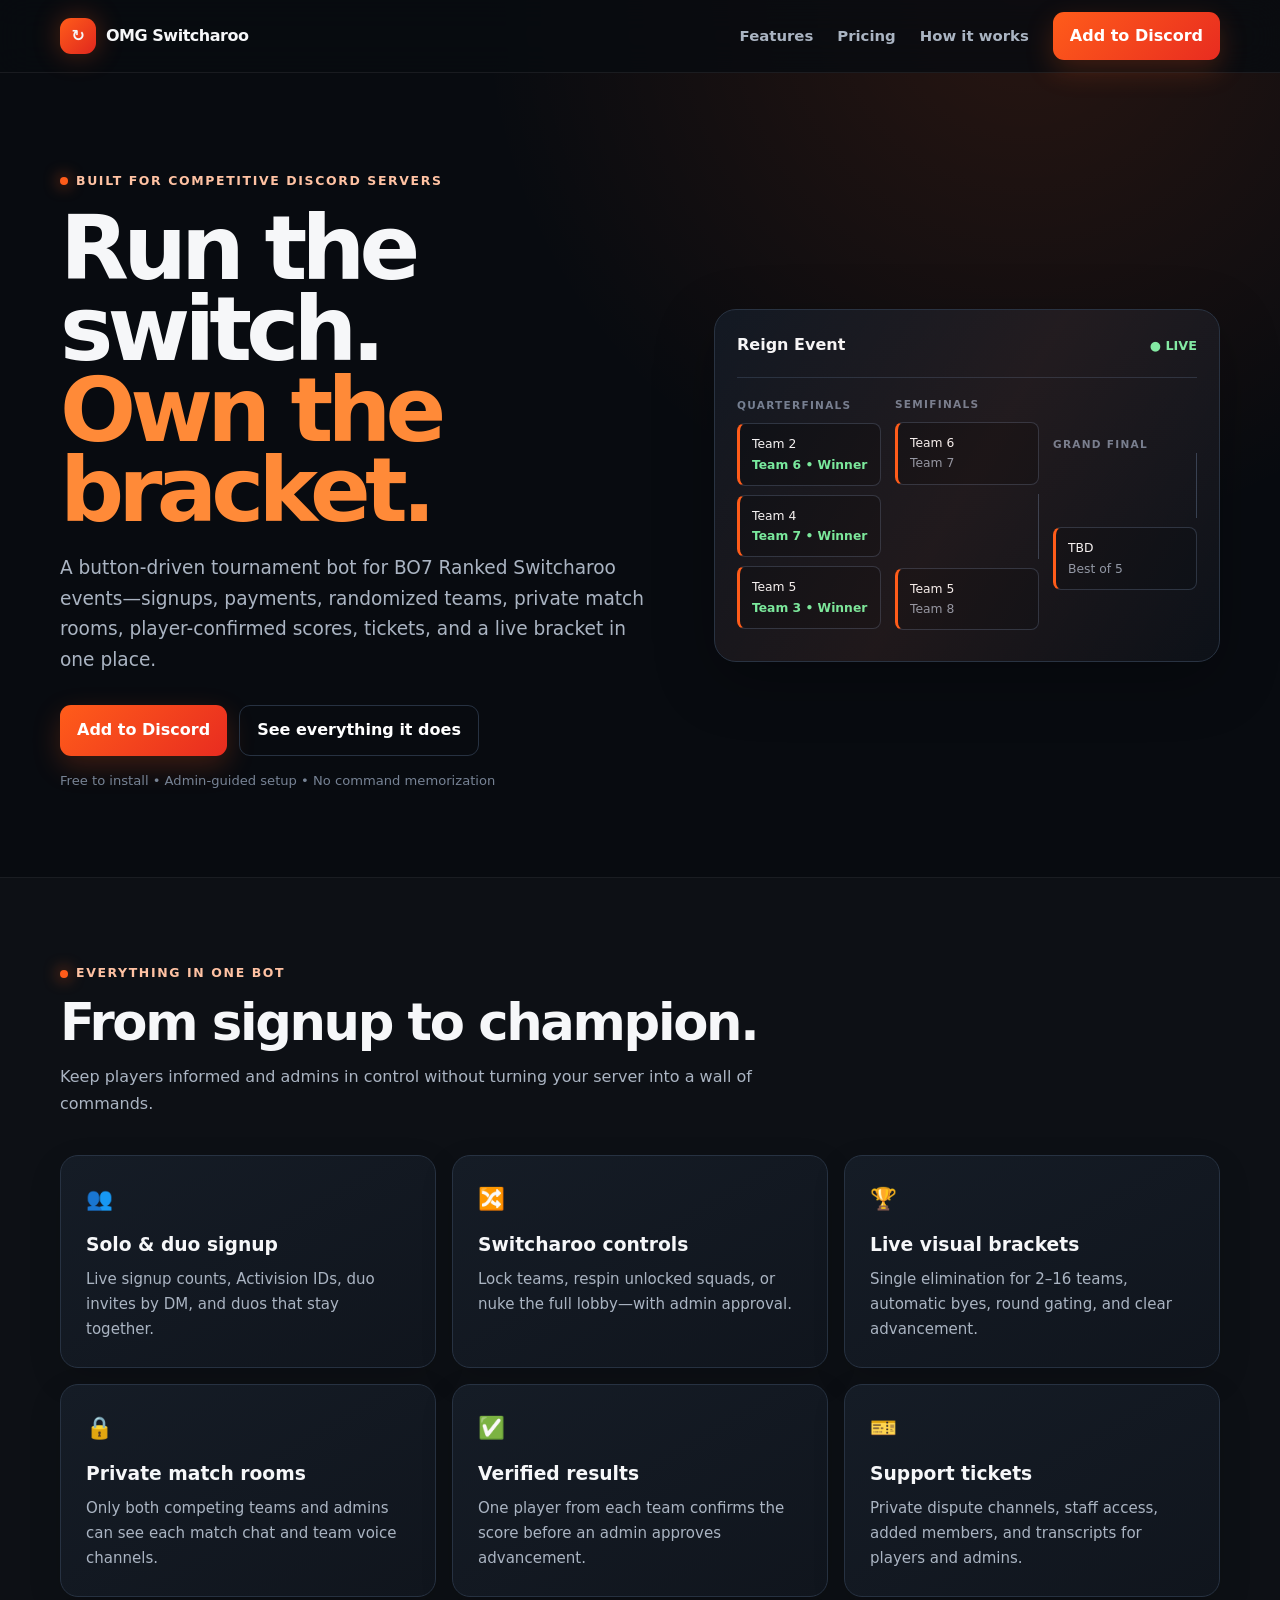
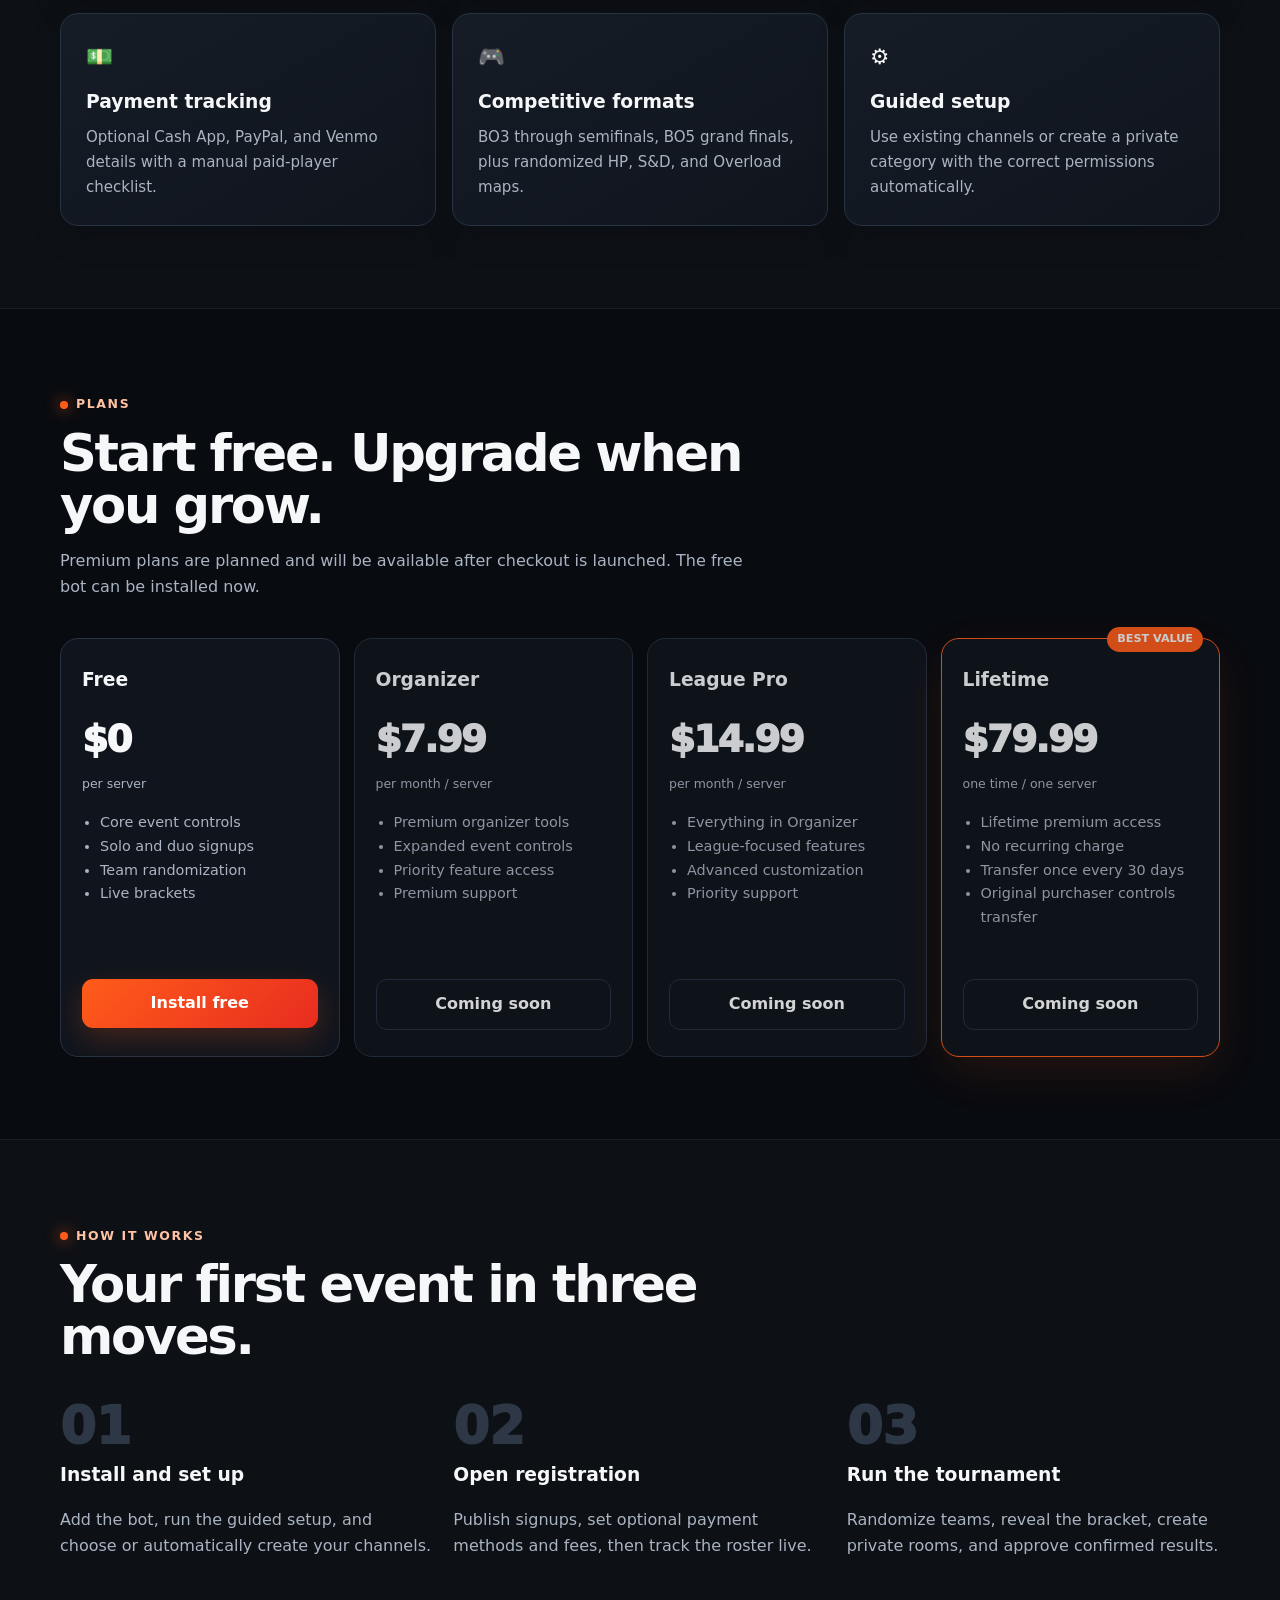
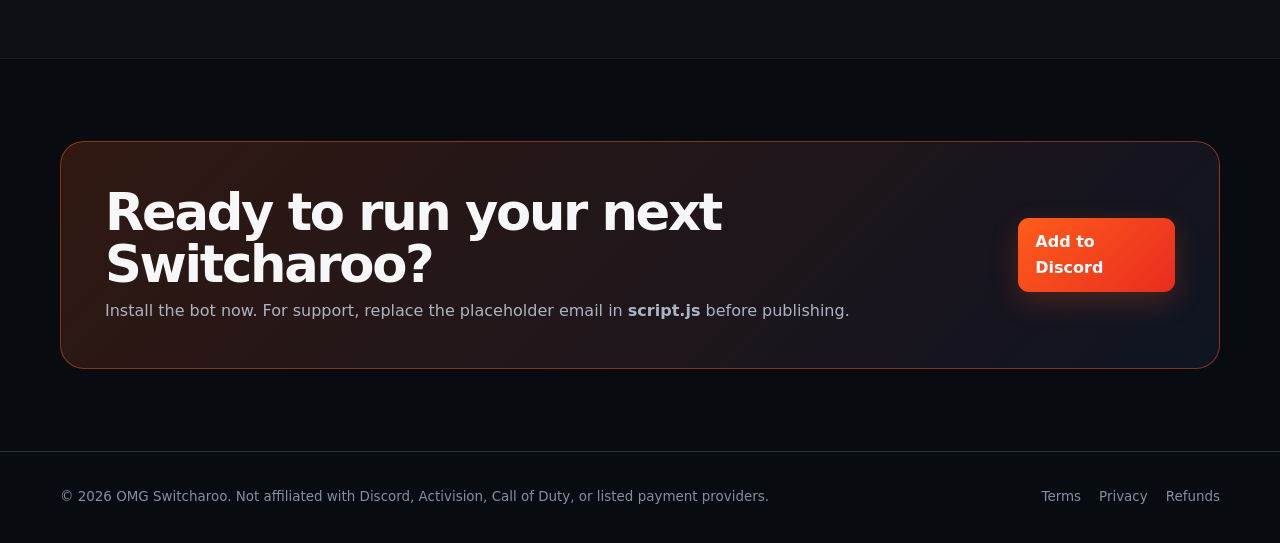
==== index.html @ 0e7606cf "website" ====
<!doctype html><html lang="en"><head><meta charset="utf-8"><meta name="viewport" content="width=device-width,initial-scale=1"><meta name="description" content="Run BO7 Ranked Switcharoo tournaments from Discord with signups, team randomization, private match rooms, tickets, and live brackets."><meta name="theme-color" content="#080b10"><title>OMG Switcharoo — Discord Tournament Bot</title><link rel="stylesheet" href="styles.css"></head><body>
<header class="site-header"><nav class="nav wrap" aria-label="Main navigation"><a class="brand" href="index.html"><span class="mark">↻</span> OMG Switcharoo</a><div class="nav-links"><a href="#features">Features</a><a href="#pricing">Pricing</a><a href="#how">How it works</a><a class="btn" data-install href="#">Add to Discord</a></div></nav></header>
<main><section class="hero wrap"><div><span class="eyebrow">Built for competitive Discord servers</span><h1>Run the switch.<br><span class="gradient">Own the bracket.</span></h1><p class="lead">A button-driven tournament bot for BO7 Ranked Switcharoo events—signups, payments, randomized teams, private match rooms, player-confirmed scores, tickets, and a live bracket in one place.</p><div class="actions"><a class="btn" data-install href="#">Add to Discord</a><a class="btn secondary" href="#features">See everything it does</a></div><p class="micro">Free to install • Admin-guided setup • No command memorization</p></div>
<div class="bracket-card" aria-label="Example live bracket"><div class="card-top"><span>Reign Event</span><span class="live">● LIVE</span></div><div class="rounds"><div><div class="round-label">Quarterfinals</div><div class="match">Team 2<span class="winner">Team 6 • Winner</span></div><div class="match">Team 4<span class="winner">Team 7 • Winner</span></div><div class="match">Team 5<span class="winner">Team 3 • Winner</span></div></div><div><div class="round-label">Semifinals</div><div class="match">Team 6<span>Team 7</span></div><div class="connector"></div><div class="match">Team 5<span>Team 8</span></div></div><div><div class="round-label">Grand final</div><div class="connector"></div><div class="match">TBD<span>Best of 5</span></div></div></div></div></section>
<section class="section alt" id="features"><div class="wrap"><div class="section-head"><span class="eyebrow">Everything in one bot</span><h2>From signup to champion.</h2><p>Keep players informed and admins in control without turning your server into a wall of commands.</p></div><div class="grid">
<div class="feature"><span class="feature-icon">👥</span><h3>Solo & duo signup</h3><p>Live signup counts, Activision IDs, duo invites by DM, and duos that stay together.</p></div><div class="feature"><span class="feature-icon">🔀</span><h3>Switcharoo controls</h3><p>Lock teams, respin unlocked squads, or nuke the full lobby—with admin approval.</p></div><div class="feature"><span class="feature-icon">🏆</span><h3>Live visual brackets</h3><p>Single elimination for 2–16 teams, automatic byes, round gating, and clear advancement.</p></div><div class="feature"><span class="feature-icon">🔒</span><h3>Private match rooms</h3><p>Only both competing teams and admins can see each match chat and team voice channels.</p></div><div class="feature"><span class="feature-icon">✅</span><h3>Verified results</h3><p>One player from each team confirms the score before an admin approves advancement.</p></div><div class="feature"><span class="feature-icon">🎫</span><h3>Support tickets</h3><p>Private dispute channels, staff access, added members, and transcripts for players and admins.</p></div><div class="feature"><span class="feature-icon">💵</span><h3>Payment tracking</h3><p>Optional Cash App, PayPal, and Venmo details with a manual paid-player checklist.</p></div><div class="feature"><span class="feature-icon">🎮</span><h3>Competitive formats</h3><p>BO3 through semifinals, BO5 grand finals, plus randomized HP, S&amp;D, and Overload maps.</p></div><div class="feature"><span class="feature-icon">⚙️</span><h3>Guided setup</h3><p>Use existing channels or create a private category with the correct permissions automatically.</p></div>
</div></div></section>
<section class="section" id="pricing"><div class="wrap"><div class="section-head"><span class="eyebrow">Plans</span><h2>Start free. Upgrade when you grow.</h2><p>Premium plans are planned and will be available after checkout is launched. The free bot can be installed now.</p></div><div class="pricing"><div class="price-card"><h3>Free</h3><div class="price">$0</div><span class="period">per server</span><ul><li>Core event controls</li><li>Solo and duo signups</li><li>Team randomization</li><li>Live brackets</li></ul><a class="btn" data-install href="#">Install free</a></div><div class="price-card coming"><h3>Organizer</h3><div class="price">$7.99</div><span class="period">per month / server</span><ul><li>Premium organizer tools</li><li>Expanded event controls</li><li>Priority feature access</li><li>Premium support</li></ul><a class="btn secondary" href="#support">Coming soon</a></div><div class="price-card coming"><h3>League Pro</h3><div class="price">$14.99</div><span class="period">per month / server</span><ul><li>Everything in Organizer</li><li>League-focused features</li><li>Advanced customization</li><li>Priority support</li></ul><a class="btn secondary" href="#support">Coming soon</a></div><div class="price-card popular coming"><span class="badge">Best value</span><h3>Lifetime</h3><div class="price">$79.99</div><span class="period">one time / one server</span><ul><li>Lifetime premium access</li><li>No recurring charge</li><li>Transfer once every 30 days</li><li>Original purchaser controls transfer</li></ul><a class="btn secondary" href="#support">Coming soon</a></div></div></div></section>
<section class="section alt" id="how"><div class="wrap"><div class="section-head"><span class="eyebrow">How it works</span><h2>Your first event in three moves.</h2></div><div class="steps"><div class="step"><div class="step-num">01</div><h3>Install and set up</h3><p class="muted">Add the bot, run the guided setup, and choose or automatically create your channels.</p></div><div class="step"><div class="step-num">02</div><h3>Open registration</h3><p class="muted">Publish signups, set optional payment methods and fees, then track the roster live.</p></div><div class="step"><div class="step-num">03</div><h3>Run the tournament</h3><p class="muted">Randomize teams, reveal the bracket, create private rooms, and approve confirmed results.</p></div></div></div></section>
<section class="section" id="support"><div class="wrap"><div class="cta"><div><h2>Ready to run your next Switcharoo?</h2><p>Install the bot now. For support, replace the placeholder email in <strong>script.js</strong> before publishing.</p></div><a class="btn" data-install href="#">Add to Discord</a></div></div></section></main>
<footer><div class="wrap footer-row"><div>© <span data-year></span> OMG Switcharoo. Not affiliated with Discord, Activision, Call of Duty, or listed payment providers.</div><div class="footer-links"><a href="terms.html">Terms</a><a href="privacy.html">Privacy</a><a href="refunds.html">Refunds</a></div></div></footer><script src="script.js"></script></body></html>
---- styles.css ----
:root{--bg:#080b10;--panel:#10151d;--panel2:#151c26;--line:#273242;--text:#f6f7f9;--muted:#aab4c2;--orange:#ff5c1a;--orange2:#ff8a38;--blue:#6388ff;--green:#43d17a;--radius:18px;--shadow:0 18px 60px rgba(0,0,0,.28)}
*{box-sizing:border-box}html{scroll-behavior:smooth}body{margin:0;background:radial-gradient(circle at 80% 0,rgba(255,92,26,.13),transparent 34rem),var(--bg);color:var(--text);font:16px/1.65 Inter,ui-sans-serif,system-ui,-apple-system,BlinkMacSystemFont,"Segoe UI",sans-serif}a{color:inherit}.wrap{width:min(1160px,calc(100% - 36px));margin:auto}.site-header{position:sticky;top:0;z-index:20;background:rgba(8,11,16,.82);border-bottom:1px solid rgba(255,255,255,.07);backdrop-filter:blur(16px)}.nav{min-height:72px;display:flex;align-items:center;justify-content:space-between;gap:22px}.brand{display:flex;align-items:center;gap:10px;text-decoration:none;font-weight:900;letter-spacing:-.03em}.mark{display:grid;place-items:center;width:36px;height:36px;border-radius:11px;background:linear-gradient(135deg,var(--orange),#e0271e);box-shadow:0 0 28px rgba(255,92,26,.32)}.nav-links{display:flex;align-items:center;gap:24px}.nav-links>a:not(.btn){text-decoration:none;color:var(--muted);font-weight:700;font-size:.93rem}.nav-links>a:hover{color:white}.btn{display:inline-flex;align-items:center;justify-content:center;gap:8px;padding:11px 17px;border:0;border-radius:11px;text-decoration:none;font-weight:850;cursor:pointer;background:linear-gradient(135deg,var(--orange),#e82c20);color:#fff;box-shadow:0 10px 28px rgba(255,92,26,.22)}.btn:hover{transform:translateY(-1px);filter:brightness(1.08)}.btn.secondary{background:transparent;border:1px solid var(--line);box-shadow:none}.hero{padding:94px 0 72px;display:grid;grid-template-columns:1.08fr .92fr;gap:60px;align-items:center}.eyebrow{display:inline-flex;align-items:center;gap:8px;color:#ffc2a3;font-size:.78rem;font-weight:900;letter-spacing:.13em;text-transform:uppercase}.eyebrow:before{content:"";width:8px;height:8px;border-radius:50%;background:var(--orange);box-shadow:0 0 16px var(--orange)}h1{margin:15px 0 22px;font-size:clamp(3rem,7vw,6.35rem);line-height:.9;letter-spacing:-.065em;max-width:820px}.gradient{color:var(--orange2)}.lead{font-size:1.16rem;color:var(--muted);max-width:670px}.actions{display:flex;flex-wrap:wrap;gap:12px;margin-top:30px}.micro{margin-top:14px;color:#778395;font-size:.82rem}.bracket-card{position:relative;padding:22px;border:1px solid #293342;border-radius:22px;background:linear-gradient(160deg,#131923,#0d1118);box-shadow:var(--shadow);overflow:hidden}.bracket-card:before{content:"";position:absolute;inset:0;background:linear-gradient(120deg,transparent,rgba(255,92,26,.07),transparent);pointer-events:none}.card-top{display:flex;justify-content:space-between;align-items:center;padding-bottom:18px;border-bottom:1px solid var(--line);font-weight:850}.live{color:#7ef0aa;font-size:.8rem}.rounds{display:grid;grid-template-columns:1fr 1fr 1fr;gap:14px;align-items:center;margin-top:18px}.round-label{font-size:.66rem;color:#738094;font-weight:900;text-transform:uppercase;letter-spacing:.12em}.match{margin:9px 0;padding:10px 12px;border:1px solid #2a3443;border-left:3px solid var(--orange);border-radius:8px;background:#0b1017;font-size:.77rem}.match span{display:block;color:#8f9aaa}.winner{color:#75efa2!important;font-weight:800}.connector{height:65px;border-right:1px solid #344154}.section{padding:82px 0}.section.alt{background:rgba(255,255,255,.018);border-block:1px solid rgba(255,255,255,.055)}.section-head{max-width:700px;margin-bottom:38px}.section h2{font-size:clamp(2.1rem,4vw,3.5rem);line-height:1.02;letter-spacing:-.045em;margin:10px 0 14px}.section-head p,.muted{color:var(--muted)}.grid{display:grid;grid-template-columns:repeat(3,1fr);gap:16px}.feature{padding:25px;border:1px solid var(--line);border-radius:var(--radius);background:linear-gradient(150deg,var(--panel2),var(--panel));box-shadow:0 12px 34px rgba(0,0,0,.12)}.feature-icon{font-size:1.35rem}.feature h3{margin:13px 0 7px}.feature p{margin:0;color:var(--muted);font-size:.94rem}.pricing{display:grid;grid-template-columns:repeat(4,1fr);gap:14px}.price-card{position:relative;padding:26px 21px;border:1px solid var(--line);border-radius:var(--radius);background:var(--panel)}.price-card.popular{border-color:var(--orange);box-shadow:0 16px 50px rgba(255,92,26,.14)}.badge{position:absolute;top:-12px;right:16px;background:var(--orange);padding:3px 10px;border-radius:99px;font-size:.7rem;font-weight:900;text-transform:uppercase}.price-card h3{margin:0}.price{font-size:2.35rem;font-weight:950;letter-spacing:-.05em;margin:12px 0 0}.period{font-size:.78rem;color:var(--muted)}.price-card ul{padding-left:18px;color:var(--muted);font-size:.9rem;min-height:154px}.price-card .btn{width:100%}.coming{opacity:.82}.steps{display:grid;grid-template-columns:repeat(3,1fr);gap:20px}.step-num{font-size:3.2rem;font-weight:950;color:#2d3746;line-height:1}.step h3{margin:8px 0}.cta{padding:44px;border:1px solid rgba(255,92,26,.45);border-radius:24px;background:linear-gradient(135deg,rgba(255,92,26,.17),rgba(99,136,255,.08));display:flex;justify-content:space-between;align-items:center;gap:30px}.cta h2{margin:0 0 8px}.cta p{margin:0;color:var(--muted)}footer{padding:34px 0;border-top:1px solid var(--line);color:#8390a1;font-size:.84rem}.footer-row{display:flex;justify-content:space-between;gap:24px}.footer-links{display:flex;flex-wrap:wrap;gap:18px}.footer-links a{text-decoration:none}.legal{padding:70px 0 90px}.legal article{max-width:840px;padding:36px;margin:auto;border:1px solid var(--line);border-radius:22px;background:var(--panel)}.legal h1{font-size:clamp(2.5rem,6vw,4.3rem);margin-top:0}.legal h2{font-size:1.35rem;margin-top:32px}.legal p,.legal li{color:#bdc6d2}.notice{padding:14px 16px;border:1px solid #3a4657;border-radius:12px;background:#0b1119;color:#aeb8c6}.menu{display:none;background:none;border:1px solid var(--line);color:white;border-radius:9px;padding:7px 10px;font-size:1.1rem}.mobile-links{display:none}
@media(max-width:950px){.hero{grid-template-columns:1fr;padding-top:65px}.bracket-card{max-width:650px}.pricing{grid-template-columns:repeat(2,1fr)}.grid{grid-template-columns:repeat(2,1fr)}}
@media(max-width:680px){.nav-links>a:not(.btn){display:none}.hero{gap:35px}.grid,.pricing,.steps{grid-template-columns:1fr}.price-card ul{min-height:0}.rounds{gap:7px}.match{padding:8px 7px;font-size:.66rem}.cta,.footer-row{align-items:flex-start;flex-direction:column}.legal article{padding:23px}.section{padding:62px 0}h1{font-size:3.5rem}}
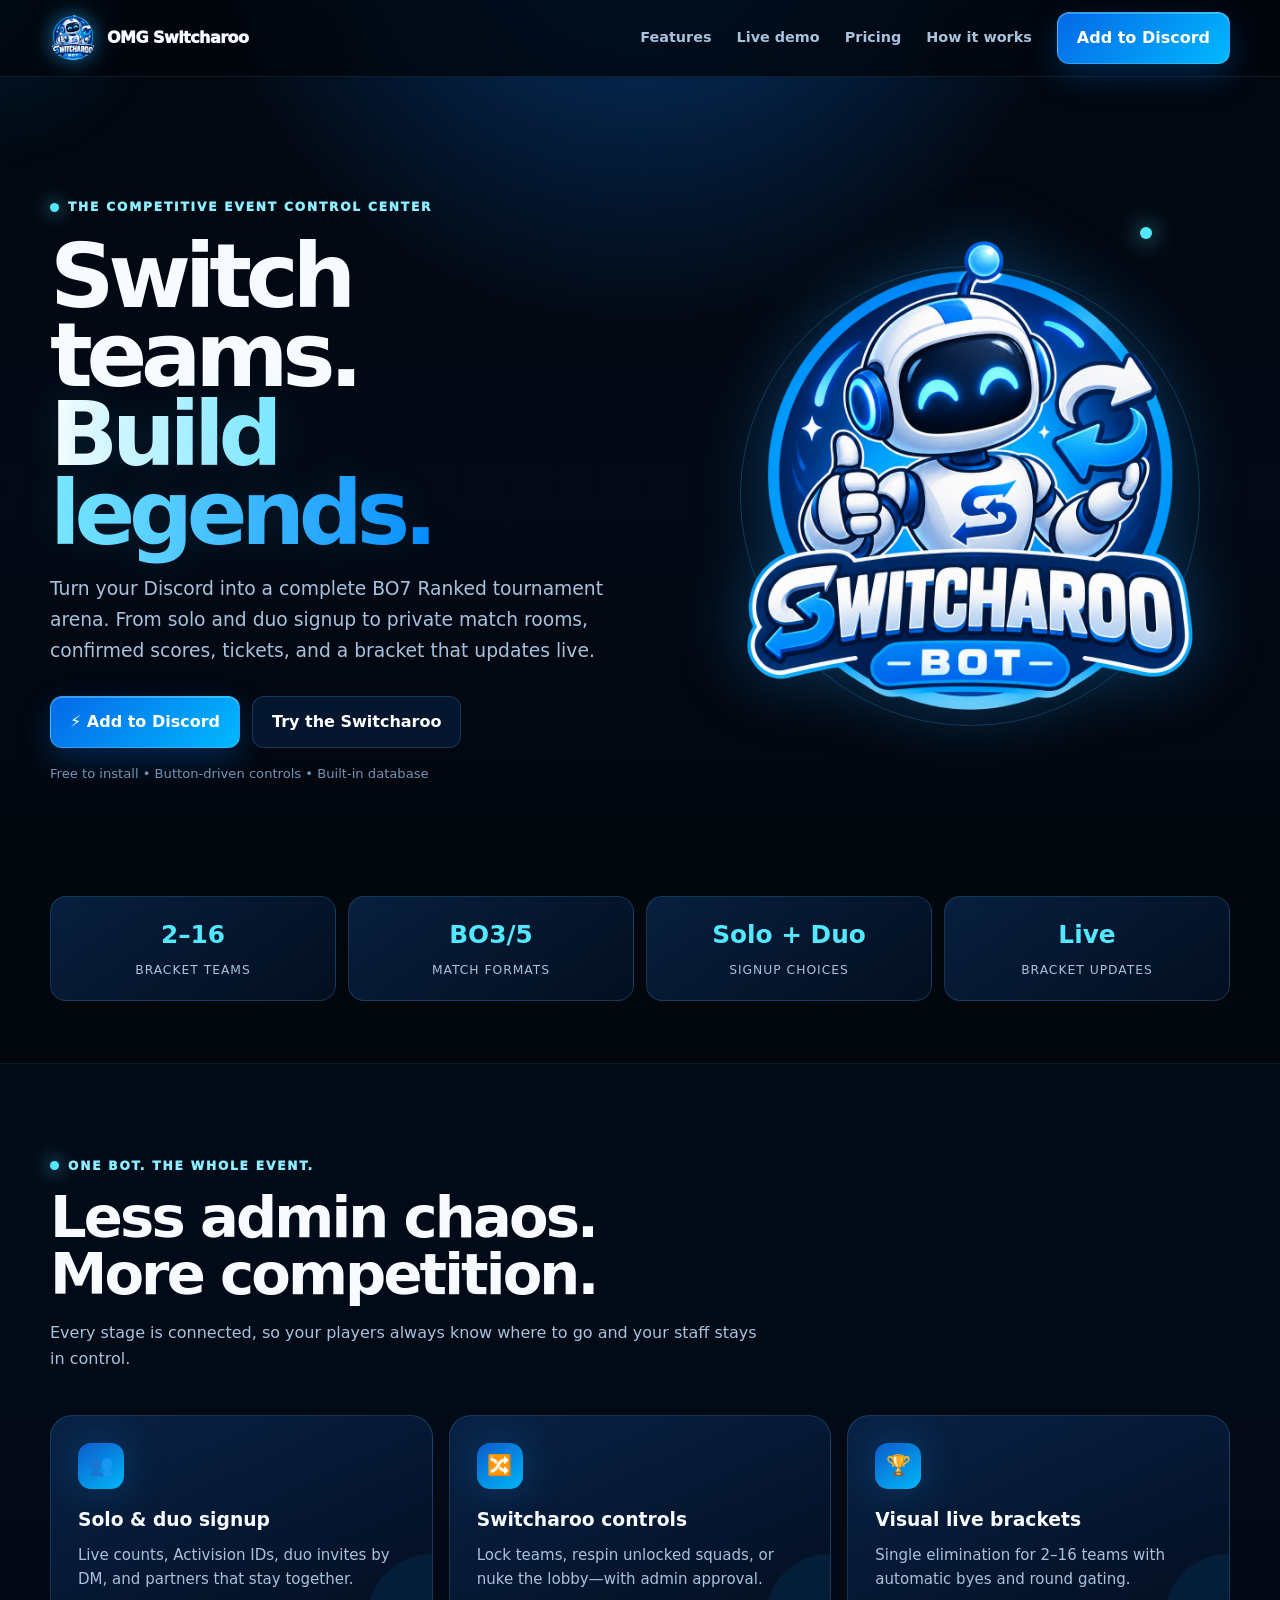
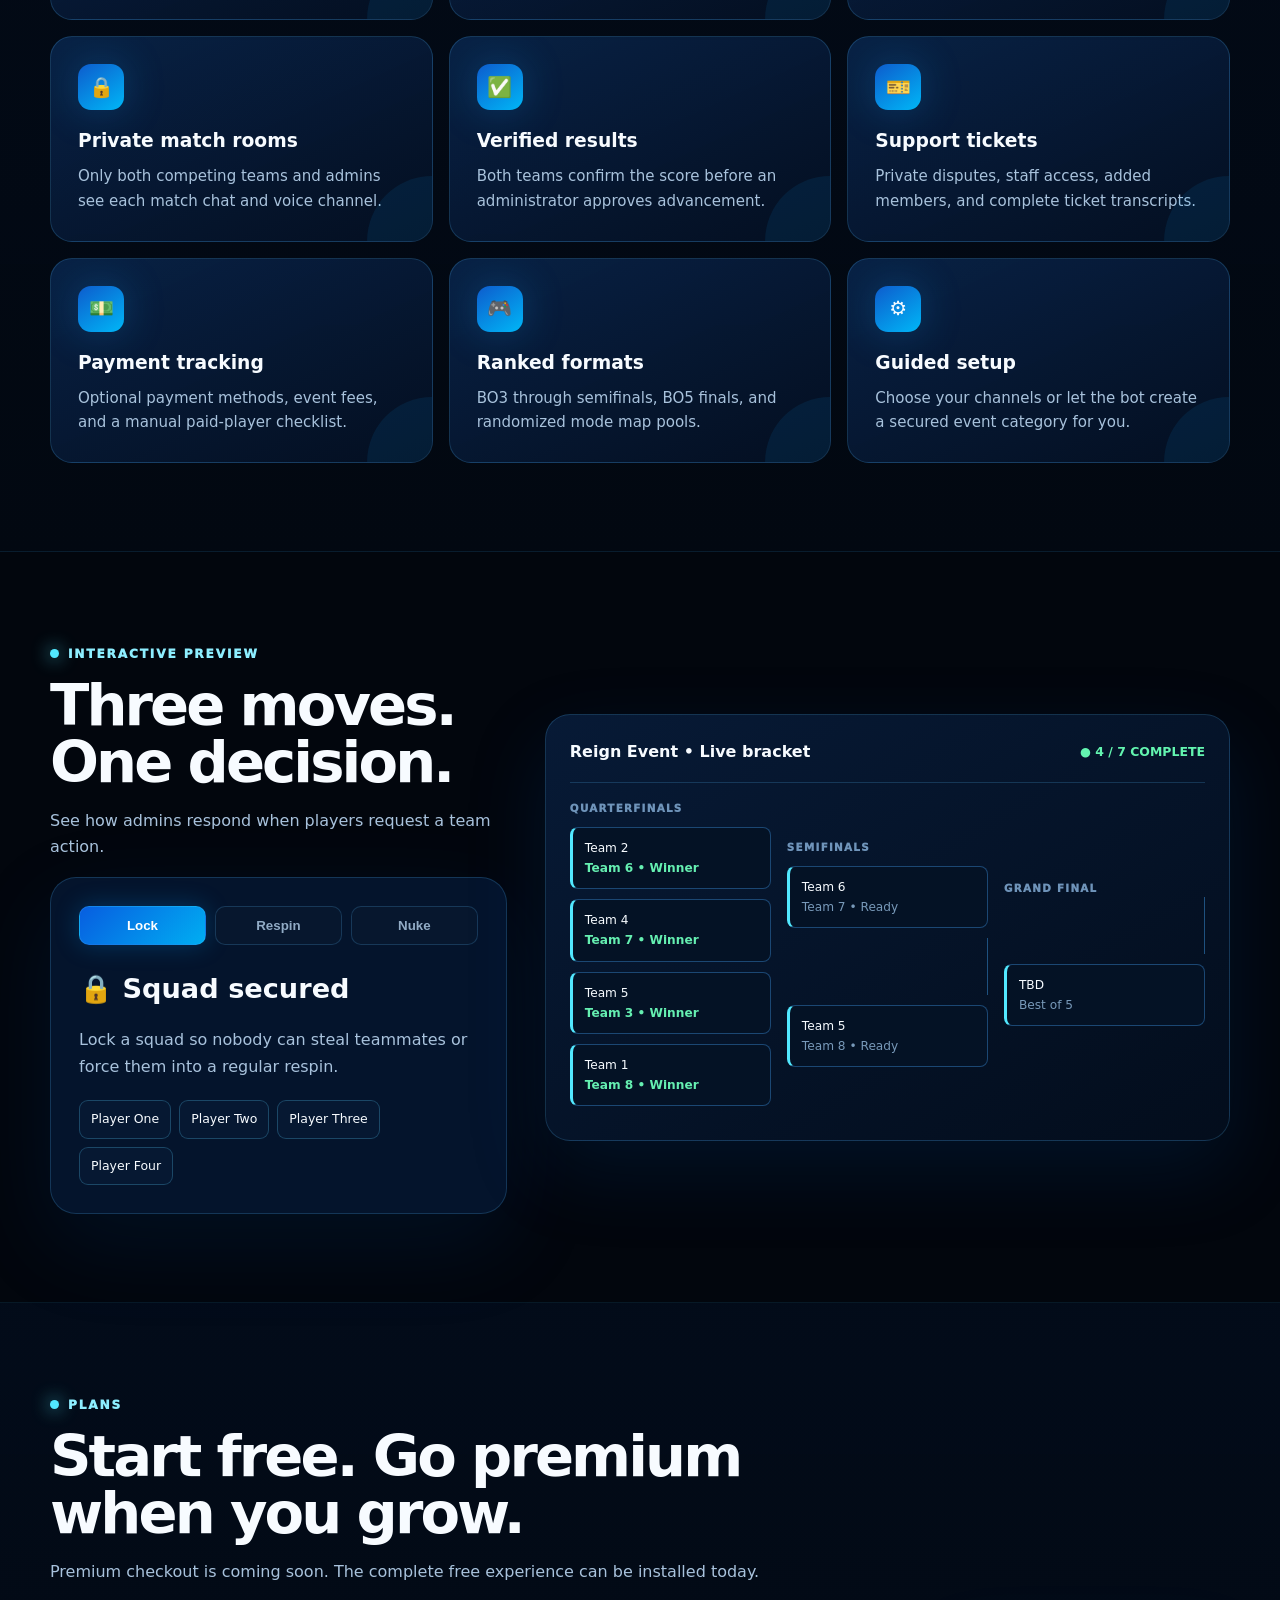
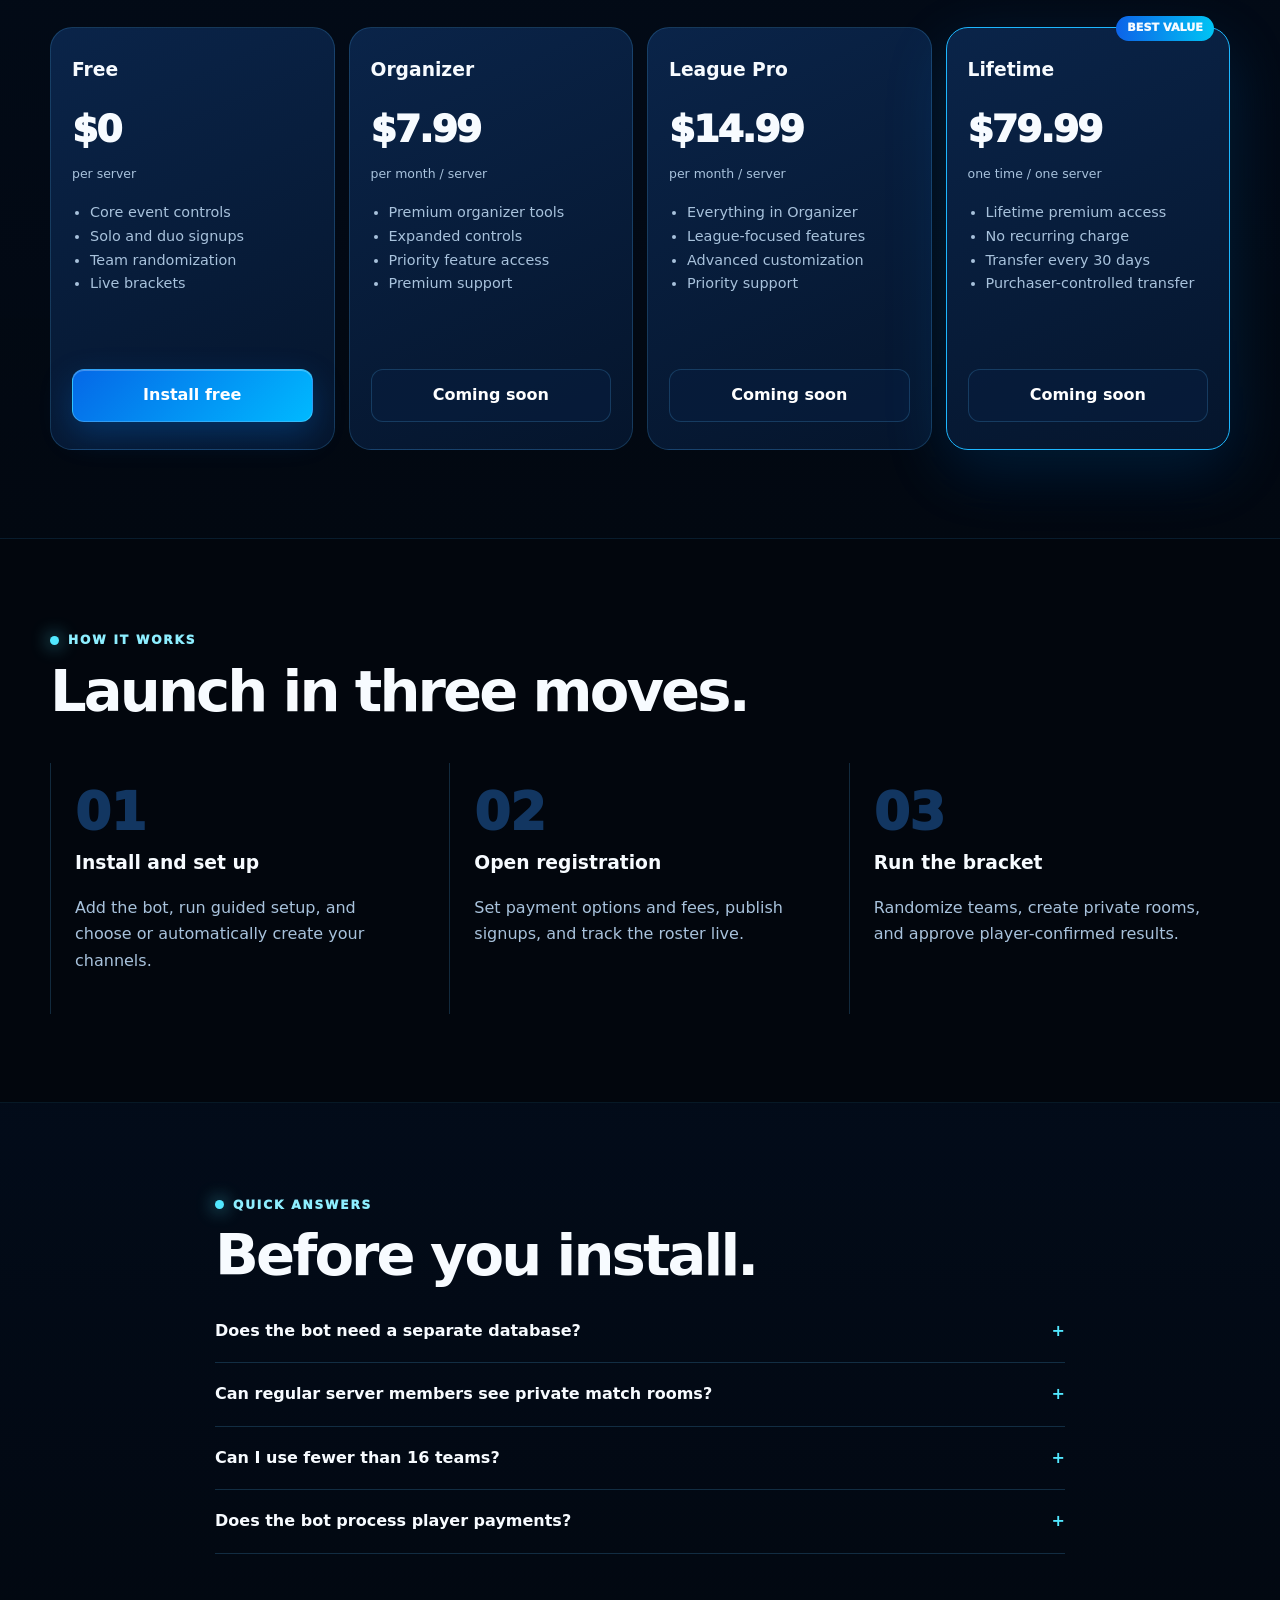
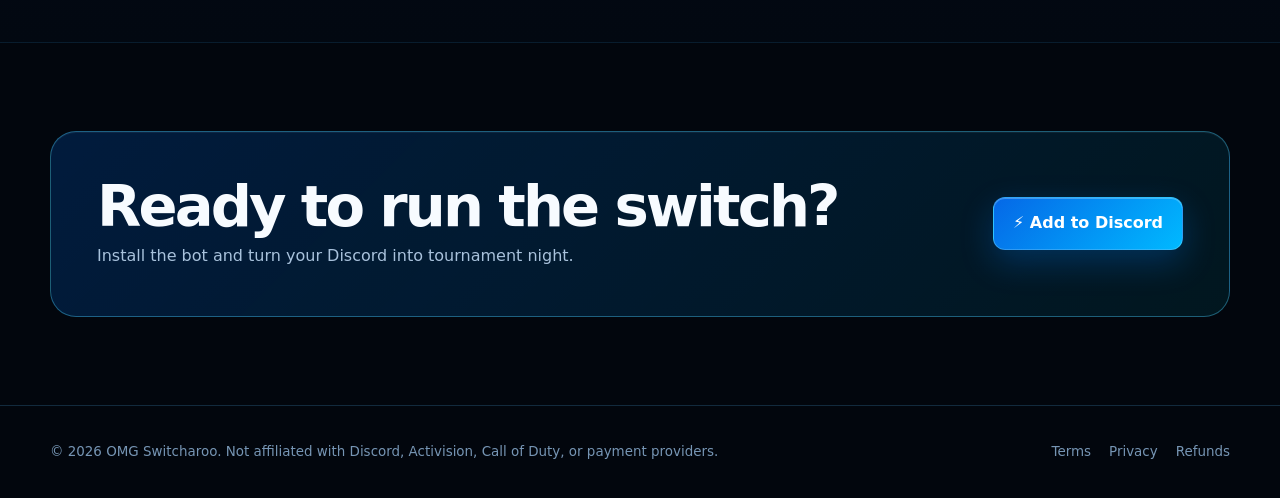
==== commit ee86c826: "new" ====
--- a/index.html
+++ b/index.html
@@ -1,11 +1,13 @@
-<!doctype html><html lang="en"><head><meta charset="utf-8"><meta name="viewport" content="width=device-width,initial-scale=1"><meta name="description" content="Run BO7 Ranked Switcharoo tournaments from Discord with signups, team randomization, private match rooms, tickets, and live brackets."><meta name="theme-color" content="#080b10"><title>OMG Switcharoo — Discord Tournament Bot</title><link rel="stylesheet" href="styles.css"></head><body>
-<header class="site-header"><nav class="nav wrap" aria-label="Main navigation"><a class="brand" href="index.html"><span class="mark">↻</span> OMG Switcharoo</a><div class="nav-links"><a href="#features">Features</a><a href="#pricing">Pricing</a><a href="#how">How it works</a><a class="btn" data-install href="#">Add to Discord</a></div></nav></header>
-<main><section class="hero wrap"><div><span class="eyebrow">Built for competitive Discord servers</span><h1>Run the switch.<br><span class="gradient">Own the bracket.</span></h1><p class="lead">A button-driven tournament bot for BO7 Ranked Switcharoo events—signups, payments, randomized teams, private match rooms, player-confirmed scores, tickets, and a live bracket in one place.</p><div class="actions"><a class="btn" data-install href="#">Add to Discord</a><a class="btn secondary" href="#features">See everything it does</a></div><p class="micro">Free to install • Admin-guided setup • No command memorization</p></div>
-<div class="bracket-card" aria-label="Example live bracket"><div class="card-top"><span>Reign Event</span><span class="live">● LIVE</span></div><div class="rounds"><div><div class="round-label">Quarterfinals</div><div class="match">Team 2<span class="winner">Team 6 • Winner</span></div><div class="match">Team 4<span class="winner">Team 7 • Winner</span></div><div class="match">Team 5<span class="winner">Team 3 • Winner</span></div></div><div><div class="round-label">Semifinals</div><div class="match">Team 6<span>Team 7</span></div><div class="connector"></div><div class="match">Team 5<span>Team 8</span></div></div><div><div class="round-label">Grand final</div><div class="connector"></div><div class="match">TBD<span>Best of 5</span></div></div></div></div></section>
-<section class="section alt" id="features"><div class="wrap"><div class="section-head"><span class="eyebrow">Everything in one bot</span><h2>From signup to champion.</h2><p>Keep players informed and admins in control without turning your server into a wall of commands.</p></div><div class="grid">
-<div class="feature"><span class="feature-icon">👥</span><h3>Solo & duo signup</h3><p>Live signup counts, Activision IDs, duo invites by DM, and duos that stay together.</p></div><div class="feature"><span class="feature-icon">🔀</span><h3>Switcharoo controls</h3><p>Lock teams, respin unlocked squads, or nuke the full lobby—with admin approval.</p></div><div class="feature"><span class="feature-icon">🏆</span><h3>Live visual brackets</h3><p>Single elimination for 2–16 teams, automatic byes, round gating, and clear advancement.</p></div><div class="feature"><span class="feature-icon">🔒</span><h3>Private match rooms</h3><p>Only both competing teams and admins can see each match chat and team voice channels.</p></div><div class="feature"><span class="feature-icon">✅</span><h3>Verified results</h3><p>One player from each team confirms the score before an admin approves advancement.</p></div><div class="feature"><span class="feature-icon">🎫</span><h3>Support tickets</h3><p>Private dispute channels, staff access, added members, and transcripts for players and admins.</p></div><div class="feature"><span class="feature-icon">💵</span><h3>Payment tracking</h3><p>Optional Cash App, PayPal, and Venmo details with a manual paid-player checklist.</p></div><div class="feature"><span class="feature-icon">🎮</span><h3>Competitive formats</h3><p>BO3 through semifinals, BO5 grand finals, plus randomized HP, S&amp;D, and Overload maps.</p></div><div class="feature"><span class="feature-icon">⚙️</span><h3>Guided setup</h3><p>Use existing channels or create a private category with the correct permissions automatically.</p></div>
-</div></div></section>
-<section class="section" id="pricing"><div class="wrap"><div class="section-head"><span class="eyebrow">Plans</span><h2>Start free. Upgrade when you grow.</h2><p>Premium plans are planned and will be available after checkout is launched. The free bot can be installed now.</p></div><div class="pricing"><div class="price-card"><h3>Free</h3><div class="price">$0</div><span class="period">per server</span><ul><li>Core event controls</li><li>Solo and duo signups</li><li>Team randomization</li><li>Live brackets</li></ul><a class="btn" data-install href="#">Install free</a></div><div class="price-card coming"><h3>Organizer</h3><div class="price">$7.99</div><span class="period">per month / server</span><ul><li>Premium organizer tools</li><li>Expanded event controls</li><li>Priority feature access</li><li>Premium support</li></ul><a class="btn secondary" href="#support">Coming soon</a></div><div class="price-card coming"><h3>League Pro</h3><div class="price">$14.99</div><span class="period">per month / server</span><ul><li>Everything in Organizer</li><li>League-focused features</li><li>Advanced customization</li><li>Priority support</li></ul><a class="btn secondary" href="#support">Coming soon</a></div><div class="price-card popular coming"><span class="badge">Best value</span><h3>Lifetime</h3><div class="price">$79.99</div><span class="period">one time / one server</span><ul><li>Lifetime premium access</li><li>No recurring charge</li><li>Transfer once every 30 days</li><li>Original purchaser controls transfer</li></ul><a class="btn secondary" href="#support">Coming soon</a></div></div></div></section>
-<section class="section alt" id="how"><div class="wrap"><div class="section-head"><span class="eyebrow">How it works</span><h2>Your first event in three moves.</h2></div><div class="steps"><div class="step"><div class="step-num">01</div><h3>Install and set up</h3><p class="muted">Add the bot, run the guided setup, and choose or automatically create your channels.</p></div><div class="step"><div class="step-num">02</div><h3>Open registration</h3><p class="muted">Publish signups, set optional payment methods and fees, then track the roster live.</p></div><div class="step"><div class="step-num">03</div><h3>Run the tournament</h3><p class="muted">Randomize teams, reveal the bracket, create private rooms, and approve confirmed results.</p></div></div></div></section>
-<section class="section" id="support"><div class="wrap"><div class="cta"><div><h2>Ready to run your next Switcharoo?</h2><p>Install the bot now. For support, replace the placeholder email in <strong>script.js</strong> before publishing.</p></div><a class="btn" data-install href="#">Add to Discord</a></div></div></section></main>
-<footer><div class="wrap footer-row"><div>© <span data-year></span> OMG Switcharoo. Not affiliated with Discord, Activision, Call of Duty, or listed payment providers.</div><div class="footer-links"><a href="terms.html">Terms</a><a href="privacy.html">Privacy</a><a href="refunds.html">Refunds</a></div></div></footer><script src="script.js"></script></body></html>
+<!doctype html><html lang="en"><head><meta charset="utf-8"><meta name="viewport" content="width=device-width,initial-scale=1"><meta name="description" content="Run BO7 Ranked Switcharoo tournaments from Discord with signups, team randomization, private match rooms, tickets, and live brackets."><meta name="theme-color" content="#02060d"><title>OMG Switcharoo — Discord Tournament Bot</title><link rel="icon" href="switcharoo-logo.png"><link rel="stylesheet" href="styles.css"></head><body><div class="cursor-glow"></div>
+<header class="site-header"><nav class="nav wrap" aria-label="Main navigation"><a class="brand" href="index.html"><img src="switcharoo-logo.png" alt=""> OMG Switcharoo</a><button class="menu-btn" aria-label="Open navigation" aria-expanded="false">☰</button><div class="nav-links"><a href="#features">Features</a><a href="#arena">Live demo</a><a href="#pricing">Pricing</a><a href="#how">How it works</a><a class="btn" data-install href="#">Add to Discord</a></div></nav></header>
+<main><section class="hero wrap"><div><span class="eyebrow">The competitive event control center</span><h1>Switch teams.<br><span class="gradient">Build legends.</span></h1><p class="lead">Turn your Discord into a complete BO7 Ranked tournament arena. From solo and duo signup to private match rooms, confirmed scores, tickets, and a bracket that updates live.</p><div class="actions"><a class="btn" data-install href="#">⚡ Add to Discord</a><a class="btn secondary" href="#arena">Try the Switcharoo</a></div><p class="micro">Free to install • Button-driven controls • Built-in database</p></div><div class="hero-art"><div class="orbit-dot"></div><img class="logo-main" src="switcharoo-logo.png" alt="Switcharoo Bot mascot logo"></div></section>
+<div class="stats wrap reveal"><div class="stat"><strong>2–16</strong><span>Bracket teams</span></div><div class="stat"><strong>BO3/5</strong><span>Match formats</span></div><div class="stat"><strong>Solo + Duo</strong><span>Signup choices</span></div><div class="stat"><strong>Live</strong><span>Bracket updates</span></div></div>
+<section class="section alt" id="features"><div class="wrap"><div class="section-head reveal"><span class="eyebrow">One bot. The whole event.</span><h2>Less admin chaos.<br>More competition.</h2><p>Every stage is connected, so your players always know where to go and your staff stays in control.</p></div><div class="grid">
+<div class="feature reveal"><span class="feature-icon">👥</span><h3>Solo & duo signup</h3><p>Live counts, Activision IDs, duo invites by DM, and partners that stay together.</p></div><div class="feature reveal"><span class="feature-icon">🔀</span><h3>Switcharoo controls</h3><p>Lock teams, respin unlocked squads, or nuke the lobby—with admin approval.</p></div><div class="feature reveal"><span class="feature-icon">🏆</span><h3>Visual live brackets</h3><p>Single elimination for 2–16 teams with automatic byes and round gating.</p></div><div class="feature reveal"><span class="feature-icon">🔒</span><h3>Private match rooms</h3><p>Only both competing teams and admins see each match chat and voice channel.</p></div><div class="feature reveal"><span class="feature-icon">✅</span><h3>Verified results</h3><p>Both teams confirm the score before an administrator approves advancement.</p></div><div class="feature reveal"><span class="feature-icon">🎫</span><h3>Support tickets</h3><p>Private disputes, staff access, added members, and complete ticket transcripts.</p></div><div class="feature reveal"><span class="feature-icon">💵</span><h3>Payment tracking</h3><p>Optional payment methods, event fees, and a manual paid-player checklist.</p></div><div class="feature reveal"><span class="feature-icon">🎮</span><h3>Ranked formats</h3><p>BO3 through semifinals, BO5 finals, and randomized mode map pools.</p></div><div class="feature reveal"><span class="feature-icon">⚙️</span><h3>Guided setup</h3><p>Choose your channels or let the bot create a secured event category for you.</p></div></div></div></section>
+<section class="section" id="arena"><div class="wrap arena"><div class="reveal"><span class="eyebrow">Interactive preview</span><h2>Three moves.<br>One decision.</h2><p class="muted">See how admins respond when players request a team action.</p><div class="switch-panel"><div class="switch-tabs"><button class="switch-tab active" data-panel="lock">Lock</button><button class="switch-tab" data-panel="respin">Respin</button><button class="switch-tab" data-panel="nuke">Nuke</button></div><div class="switch-copy active" id="lock"><h3>🔒 Squad secured</h3><p>Lock a squad so nobody can steal teammates or force them into a regular respin.</p><div class="team-chips"><span class="chip">Player One</span><span class="chip">Player Two</span><span class="chip">Player Three</span><span class="chip">Player Four</span></div></div><div class="switch-copy" id="respin"><h3>🔄 Unlocked teams reshuffled</h3><p>Every unlocked squad is randomized again. Locked teams stay untouched.</p><div class="team-chips"><span class="chip">7 teams shuffled</span><span class="chip">1 team protected</span></div></div><div class="switch-copy" id="nuke"><h3>☢️ Full lobby reset</h3><p>The nuclear option reshuffles every squad—even teams that were locked.</p><div class="team-chips"><span class="chip">32 players</span><span class="chip">8 new squads</span></div></div></div></div>
+<div class="bracket-card reveal"><div class="card-top"><span>Reign Event • Live bracket</span><span class="live">● 4 / 7 COMPLETE</span></div><div class="rounds"><div><div class="round-label">Quarterfinals</div><div class="match">Team 2<span class="winner">Team 6 • Winner</span></div><div class="match">Team 4<span class="winner">Team 7 • Winner</span></div><div class="match">Team 5<span class="winner">Team 3 • Winner</span></div><div class="match">Team 1<span class="winner">Team 8 • Winner</span></div></div><div><div class="round-label">Semifinals</div><div class="match">Team 6<span>Team 7 • Ready</span></div><div class="connector"></div><div class="match">Team 5<span>Team 8 • Ready</span></div></div><div><div class="round-label">Grand final</div><div class="connector"></div><div class="match">TBD<span>Best of 5</span></div></div></div></div></div></section>
+<section class="section alt" id="pricing"><div class="wrap"><div class="section-head reveal"><span class="eyebrow">Plans</span><h2>Start free. Go premium when you grow.</h2><p>Premium checkout is coming soon. The complete free experience can be installed today.</p></div><div class="pricing"><div class="price-card reveal"><h3>Free</h3><div class="price">$0</div><span class="period">per server</span><ul><li>Core event controls</li><li>Solo and duo signups</li><li>Team randomization</li><li>Live brackets</li></ul><a class="btn" data-install href="#">Install free</a></div><div class="price-card coming reveal"><h3>Organizer</h3><div class="price">$7.99</div><span class="period">per month / server</span><ul><li>Premium organizer tools</li><li>Expanded controls</li><li>Priority feature access</li><li>Premium support</li></ul><a class="btn secondary" href="#support">Coming soon</a></div><div class="price-card coming reveal"><h3>League Pro</h3><div class="price">$14.99</div><span class="period">per month / server</span><ul><li>Everything in Organizer</li><li>League-focused features</li><li>Advanced customization</li><li>Priority support</li></ul><a class="btn secondary" href="#support">Coming soon</a></div><div class="price-card popular coming reveal"><span class="badge">Best value</span><h3>Lifetime</h3><div class="price">$79.99</div><span class="period">one time / one server</span><ul><li>Lifetime premium access</li><li>No recurring charge</li><li>Transfer every 30 days</li><li>Purchaser-controlled transfer</li></ul><a class="btn secondary" href="#support">Coming soon</a></div></div></div></section>
+<section class="section" id="how"><div class="wrap"><div class="section-head reveal"><span class="eyebrow">How it works</span><h2>Launch in three moves.</h2></div><div class="steps"><div class="step reveal"><div class="step-num">01</div><h3>Install and set up</h3><p class="muted">Add the bot, run guided setup, and choose or automatically create your channels.</p></div><div class="step reveal"><div class="step-num">02</div><h3>Open registration</h3><p class="muted">Set payment options and fees, publish signups, and track the roster live.</p></div><div class="step reveal"><div class="step-num">03</div><h3>Run the bracket</h3><p class="muted">Randomize teams, create private rooms, and approve player-confirmed results.</p></div></div></div></section>
+<section class="section alt"><div class="wrap faq reveal"><span class="eyebrow">Quick answers</span><h2>Before you install.</h2><details><summary>Does the bot need a separate database?</summary><p>No. Its built-in SQLite database is set up automatically.</p></details><details><summary>Can regular server members see private match rooms?</summary><p>No. Only members of the two competing teams and authorized administrators can access them.</p></details><details><summary>Can I use fewer than 16 teams?</summary><p>Yes. The bracket supports 2–16 complete teams and automatically handles byes.</p></details><details><summary>Does the bot process player payments?</summary><p>No. Organizers choose their payment methods and manually confirm who has paid.</p></details></div></section>
+<section class="section" id="support"><div class="wrap"><div class="cta reveal"><div><h2>Ready to run the switch?</h2><p>Install the bot and turn your Discord into tournament night.</p></div><a class="btn" data-install href="#">⚡ Add to Discord</a></div></div></section></main>
+<footer><div class="wrap footer-row"><div>© <span data-year></span> OMG Switcharoo. Not affiliated with Discord, Activision, Call of Duty, or payment providers.</div><div class="footer-links"><a href="terms.html">Terms</a><a href="privacy.html">Privacy</a><a href="refunds.html">Refunds</a></div></div></footer><script src="script.js"></script></body></html>
--- a/styles.css
+++ b/styles.css
@@ -1,4 +1,7 @@
-:root{--bg:#080b10;--panel:#10151d;--panel2:#151c26;--line:#273242;--text:#f6f7f9;--muted:#aab4c2;--orange:#ff5c1a;--orange2:#ff8a38;--blue:#6388ff;--green:#43d17a;--radius:18px;--shadow:0 18px 60px rgba(0,0,0,.28)}
-*{box-sizing:border-box}html{scroll-behavior:smooth}body{margin:0;background:radial-gradient(circle at 80% 0,rgba(255,92,26,.13),transparent 34rem),var(--bg);color:var(--text);font:16px/1.65 Inter,ui-sans-serif,system-ui,-apple-system,BlinkMacSystemFont,"Segoe UI",sans-serif}a{color:inherit}.wrap{width:min(1160px,calc(100% - 36px));margin:auto}.site-header{position:sticky;top:0;z-index:20;background:rgba(8,11,16,.82);border-bottom:1px solid rgba(255,255,255,.07);backdrop-filter:blur(16px)}.nav{min-height:72px;display:flex;align-items:center;justify-content:space-between;gap:22px}.brand{display:flex;align-items:center;gap:10px;text-decoration:none;font-weight:900;letter-spacing:-.03em}.mark{display:grid;place-items:center;width:36px;height:36px;border-radius:11px;background:linear-gradient(135deg,var(--orange),#e0271e);box-shadow:0 0 28px rgba(255,92,26,.32)}.nav-links{display:flex;align-items:center;gap:24px}.nav-links>a:not(.btn){text-decoration:none;color:var(--muted);font-weight:700;font-size:.93rem}.nav-links>a:hover{color:white}.btn{display:inline-flex;align-items:center;justify-content:center;gap:8px;padding:11px 17px;border:0;border-radius:11px;text-decoration:none;font-weight:850;cursor:pointer;background:linear-gradient(135deg,var(--orange),#e82c20);color:#fff;box-shadow:0 10px 28px rgba(255,92,26,.22)}.btn:hover{transform:translateY(-1px);filter:brightness(1.08)}.btn.secondary{background:transparent;border:1px solid var(--line);box-shadow:none}.hero{padding:94px 0 72px;display:grid;grid-template-columns:1.08fr .92fr;gap:60px;align-items:center}.eyebrow{display:inline-flex;align-items:center;gap:8px;color:#ffc2a3;font-size:.78rem;font-weight:900;letter-spacing:.13em;text-transform:uppercase}.eyebrow:before{content:"";width:8px;height:8px;border-radius:50%;background:var(--orange);box-shadow:0 0 16px var(--orange)}h1{margin:15px 0 22px;font-size:clamp(3rem,7vw,6.35rem);line-height:.9;letter-spacing:-.065em;max-width:820px}.gradient{color:var(--orange2)}.lead{font-size:1.16rem;color:var(--muted);max-width:670px}.actions{display:flex;flex-wrap:wrap;gap:12px;margin-top:30px}.micro{margin-top:14px;color:#778395;font-size:.82rem}.bracket-card{position:relative;padding:22px;border:1px solid #293342;border-radius:22px;background:linear-gradient(160deg,#131923,#0d1118);box-shadow:var(--shadow);overflow:hidden}.bracket-card:before{content:"";position:absolute;inset:0;background:linear-gradient(120deg,transparent,rgba(255,92,26,.07),transparent);pointer-events:none}.card-top{display:flex;justify-content:space-between;align-items:center;padding-bottom:18px;border-bottom:1px solid var(--line);font-weight:850}.live{color:#7ef0aa;font-size:.8rem}.rounds{display:grid;grid-template-columns:1fr 1fr 1fr;gap:14px;align-items:center;margin-top:18px}.round-label{font-size:.66rem;color:#738094;font-weight:900;text-transform:uppercase;letter-spacing:.12em}.match{margin:9px 0;padding:10px 12px;border:1px solid #2a3443;border-left:3px solid var(--orange);border-radius:8px;background:#0b1017;font-size:.77rem}.match span{display:block;color:#8f9aaa}.winner{color:#75efa2!important;font-weight:800}.connector{height:65px;border-right:1px solid #344154}.section{padding:82px 0}.section.alt{background:rgba(255,255,255,.018);border-block:1px solid rgba(255,255,255,.055)}.section-head{max-width:700px;margin-bottom:38px}.section h2{font-size:clamp(2.1rem,4vw,3.5rem);line-height:1.02;letter-spacing:-.045em;margin:10px 0 14px}.section-head p,.muted{color:var(--muted)}.grid{display:grid;grid-template-columns:repeat(3,1fr);gap:16px}.feature{padding:25px;border:1px solid var(--line);border-radius:var(--radius);background:linear-gradient(150deg,var(--panel2),var(--panel));box-shadow:0 12px 34px rgba(0,0,0,.12)}.feature-icon{font-size:1.35rem}.feature h3{margin:13px 0 7px}.feature p{margin:0;color:var(--muted);font-size:.94rem}.pricing{display:grid;grid-template-columns:repeat(4,1fr);gap:14px}.price-card{position:relative;padding:26px 21px;border:1px solid var(--line);border-radius:var(--radius);background:var(--panel)}.price-card.popular{border-color:var(--orange);box-shadow:0 16px 50px rgba(255,92,26,.14)}.badge{position:absolute;top:-12px;right:16px;background:var(--orange);padding:3px 10px;border-radius:99px;font-size:.7rem;font-weight:900;text-transform:uppercase}.price-card h3{margin:0}.price{font-size:2.35rem;font-weight:950;letter-spacing:-.05em;margin:12px 0 0}.period{font-size:.78rem;color:var(--muted)}.price-card ul{padding-left:18px;color:var(--muted);font-size:.9rem;min-height:154px}.price-card .btn{width:100%}.coming{opacity:.82}.steps{display:grid;grid-template-columns:repeat(3,1fr);gap:20px}.step-num{font-size:3.2rem;font-weight:950;color:#2d3746;line-height:1}.step h3{margin:8px 0}.cta{padding:44px;border:1px solid rgba(255,92,26,.45);border-radius:24px;background:linear-gradient(135deg,rgba(255,92,26,.17),rgba(99,136,255,.08));display:flex;justify-content:space-between;align-items:center;gap:30px}.cta h2{margin:0 0 8px}.cta p{margin:0;color:var(--muted)}footer{padding:34px 0;border-top:1px solid var(--line);color:#8390a1;font-size:.84rem}.footer-row{display:flex;justify-content:space-between;gap:24px}.footer-links{display:flex;flex-wrap:wrap;gap:18px}.footer-links a{text-decoration:none}.legal{padding:70px 0 90px}.legal article{max-width:840px;padding:36px;margin:auto;border:1px solid var(--line);border-radius:22px;background:var(--panel)}.legal h1{font-size:clamp(2.5rem,6vw,4.3rem);margin-top:0}.legal h2{font-size:1.35rem;margin-top:32px}.legal p,.legal li{color:#bdc6d2}.notice{padding:14px 16px;border:1px solid #3a4657;border-radius:12px;background:#0b1119;color:#aeb8c6}.menu{display:none;background:none;border:1px solid var(--line);color:white;border-radius:9px;padding:7px 10px;font-size:1.1rem}.mobile-links{display:none}
-@media(max-width:950px){.hero{grid-template-columns:1fr;padding-top:65px}.bracket-card{max-width:650px}.pricing{grid-template-columns:repeat(2,1fr)}.grid{grid-template-columns:repeat(2,1fr)}}
-@media(max-width:680px){.nav-links>a:not(.btn){display:none}.hero{gap:35px}.grid,.pricing,.steps{grid-template-columns:1fr}.price-card ul{min-height:0}.rounds{gap:7px}.match{padding:8px 7px;font-size:.66rem}.cta,.footer-row{align-items:flex-start;flex-direction:column}.legal article{padding:23px}.section{padding:62px 0}h1{font-size:3.5rem}}
+:root{--ink:#02060d;--navy:#061630;--panel:rgba(7,25,53,.72);--panel-solid:#081b38;--line:rgba(87,189,255,.2);--blue:#078dff;--cyan:#52e8ff;--royal:#174dce;--white:#f7fbff;--muted:#a8c2dc;--glow:0 0 40px rgba(24,159,255,.25);--radius:22px}
+*{box-sizing:border-box}html{scroll-behavior:smooth}body{margin:0;overflow-x:hidden;background:var(--ink);color:var(--white);font:16px/1.65 Inter,ui-sans-serif,system-ui,-apple-system,BlinkMacSystemFont,"Segoe UI",sans-serif}body:before{content:"";position:fixed;inset:0;z-index:-3;background:radial-gradient(circle at 50% -15%,#063b79 0,transparent 38%),linear-gradient(180deg,#02070f,#030a16 55%,#02060d)}body:after{content:"";position:fixed;inset:0;z-index:-2;opacity:.18;background-image:linear-gradient(rgba(82,232,255,.1) 1px,transparent 1px),linear-gradient(90deg,rgba(82,232,255,.1) 1px,transparent 1px);background-size:46px 46px;mask-image:linear-gradient(to bottom,black,transparent 70%)}a{color:inherit}.wrap{width:min(1180px,calc(100% - 38px));margin:auto}.cursor-glow{position:fixed;width:360px;height:360px;border-radius:50%;pointer-events:none;z-index:-1;background:radial-gradient(circle,rgba(0,157,255,.12),transparent 66%);translate:-50% -50%;transition:opacity .2s}.site-header{position:sticky;top:0;z-index:40;background:rgba(2,6,13,.76);border-bottom:1px solid rgba(82,232,255,.1);backdrop-filter:blur(18px)}.nav{min-height:76px;display:flex;align-items:center;justify-content:space-between;gap:20px}.brand{display:flex;align-items:center;gap:11px;text-decoration:none;font-weight:950;letter-spacing:-.035em}.brand img{width:46px;height:46px;object-fit:cover;border-radius:50%;filter:drop-shadow(0 0 10px rgba(40,179,255,.6))}.nav-links{display:flex;align-items:center;gap:25px}.nav-links>a:not(.btn){text-decoration:none;color:var(--muted);font-size:.9rem;font-weight:800}.nav-links>a:hover{color:var(--cyan)}.menu-btn{display:none;background:#081a35;border:1px solid var(--line);color:#fff;border-radius:11px;padding:8px 12px;font-size:1.15rem}.btn{display:inline-flex;align-items:center;justify-content:center;gap:9px;padding:12px 19px;border:1px solid rgba(117,221,255,.4);border-radius:12px;text-decoration:none;font-weight:900;cursor:pointer;background:linear-gradient(135deg,#0568e7,#00b9ff);color:white;box-shadow:0 12px 32px rgba(0,132,255,.25),inset 0 1px rgba(255,255,255,.25);transition:.22s ease}.btn:hover{transform:translateY(-2px);box-shadow:0 17px 42px rgba(0,151,255,.38),inset 0 1px rgba(255,255,255,.3)}.btn.secondary{background:rgba(8,29,61,.7);border-color:var(--line);box-shadow:none}.hero{min-height:calc(100vh - 76px);padding:74px 0 70px;display:grid;grid-template-columns:1.08fr .92fr;align-items:center;gap:50px}.eyebrow{display:inline-flex;align-items:center;gap:9px;color:#8deeff;font-size:.76rem;font-weight:950;letter-spacing:.15em;text-transform:uppercase}.eyebrow:before{content:"";width:9px;height:9px;border-radius:50%;background:var(--cyan);box-shadow:0 0 18px var(--cyan)}h1{margin:17px 0 22px;font-size:clamp(3.3rem,7vw,6.9rem);line-height:.88;letter-spacing:-.07em;text-wrap:balance}.gradient{background:linear-gradient(90deg,#fff,#7be9ff 38%,#078dff);background-clip:text;color:transparent;text-shadow:0 0 40px rgba(54,197,255,.12)}.lead{font-size:1.17rem;color:var(--muted);max-width:670px}.actions{display:flex;flex-wrap:wrap;gap:12px;margin-top:29px}.micro{margin-top:15px;color:#7594b3;font-size:.82rem}.hero-art{position:relative;display:grid;place-items:center;isolation:isolate}.hero-art:before,.hero-art:after{content:"";position:absolute;border:1px solid rgba(67,199,255,.22);border-radius:50%;animation:orbit 15s linear infinite}.hero-art:before{width:88%;aspect-ratio:1}.hero-art:after{width:68%;aspect-ratio:1;animation-direction:reverse;animation-duration:10s}.logo-main{width:min(100%,610px);max-height:690px;object-fit:contain;position:relative;z-index:2;filter:drop-shadow(0 0 34px rgba(25,154,255,.33));animation:float 4.5s ease-in-out infinite}.orbit-dot{position:absolute;width:12px;height:12px;background:var(--cyan);border-radius:50%;top:11%;right:15%;box-shadow:0 0 22px var(--cyan);z-index:3}.stats{display:grid;grid-template-columns:repeat(4,1fr);gap:12px;margin-top:-15px;padding-bottom:62px}.stat{padding:18px;border:1px solid var(--line);border-radius:16px;background:linear-gradient(145deg,rgba(10,40,79,.75),rgba(5,18,38,.75));text-align:center;backdrop-filter:blur(10px)}.stat strong{display:block;font-size:1.55rem;color:var(--cyan)}.stat span{font-size:.77rem;color:var(--muted);text-transform:uppercase;letter-spacing:.08em}.section{padding:88px 0}.section.alt{border-block:1px solid rgba(71,195,255,.09);background:linear-gradient(180deg,rgba(4,23,48,.36),rgba(2,10,22,.5))}.section-head{max-width:720px;margin-bottom:42px}.section h2{font-size:clamp(2.15rem,4.5vw,3.8rem);line-height:1;letter-spacing:-.05em;margin:10px 0 15px}.section-head p,.muted{color:var(--muted)}.grid{display:grid;grid-template-columns:repeat(3,1fr);gap:16px}.feature{position:relative;padding:27px;border:1px solid var(--line);border-radius:var(--radius);background:linear-gradient(155deg,rgba(10,40,80,.82),rgba(4,16,35,.9));overflow:hidden;transition:transform .25s,border-color .25s,box-shadow .25s;transform-style:preserve-3d}.feature:after{content:"";position:absolute;width:130px;height:130px;border-radius:50%;right:-65px;bottom:-65px;background:rgba(0,166,255,.09)}.feature:hover{transform:translateY(-7px);border-color:rgba(83,223,255,.52);box-shadow:0 20px 50px rgba(0,94,191,.15)}.feature-icon{display:grid;place-items:center;width:46px;height:46px;border-radius:13px;background:linear-gradient(145deg,#0d5ccd,#00b7f7);box-shadow:var(--glow);font-size:1.25rem}.feature h3{margin:16px 0 7px}.feature p{margin:0;color:var(--muted);font-size:.94rem}.arena{display:grid;grid-template-columns:.8fr 1.2fr;gap:38px;align-items:center}.switch-panel{padding:28px;border:1px solid var(--line);border-radius:26px;background:rgba(6,25,54,.78);box-shadow:0 30px 90px rgba(0,76,160,.14)}.switch-tabs{display:flex;gap:9px;margin-bottom:22px}.switch-tab{flex:1;padding:11px;border:1px solid var(--line);border-radius:10px;background:#07172e;color:#91abc5;font-weight:900;cursor:pointer}.switch-tab.active{color:white;background:linear-gradient(135deg,#075ee0,#00aef2);box-shadow:0 0 24px rgba(0,160,255,.25)}.switch-copy{display:none}.switch-copy.active{display:block;animation:fadeUp .35s ease}.switch-copy h3{font-size:1.7rem;margin:0 0 8px}.switch-copy p{color:var(--muted)}.team-chips{display:flex;flex-wrap:wrap;gap:8px;margin-top:20px}.chip{padding:8px 11px;border:1px solid rgba(87,211,255,.25);border-radius:9px;background:#061832;font-size:.78rem}.bracket-card{padding:24px;border:1px solid var(--line);border-radius:25px;background:linear-gradient(150deg,#071a36,#030d1c);box-shadow:0 30px 80px rgba(0,74,154,.18)}.card-top{display:flex;justify-content:space-between;align-items:center;padding-bottom:17px;border-bottom:1px solid var(--line);font-weight:900}.live{color:#63f5b0;font-size:.78rem}.rounds{display:grid;grid-template-columns:1fr 1fr 1fr;gap:16px;align-items:center;margin-top:17px}.round-label{font-size:.65rem;color:#6f94ba;font-weight:950;text-transform:uppercase;letter-spacing:.12em}.match{margin:10px 0;padding:10px 12px;border:1px solid #1b4773;border-left:3px solid var(--cyan);border-radius:8px;background:#041225;font-size:.76rem}.match span{display:block;color:#7899b9}.winner{color:#65efb1!important;font-weight:850}.connector{height:57px;border-right:1px solid #1e517f}.pricing{display:grid;grid-template-columns:repeat(4,1fr);gap:14px}.price-card{position:relative;padding:27px 21px;border:1px solid var(--line);border-radius:var(--radius);background:linear-gradient(155deg,#0a2449,#05152c);transition:.25s}.price-card:hover{transform:translateY(-6px);border-color:rgba(90,224,255,.48)}.price-card.popular{border-color:#1db7ff;box-shadow:0 20px 65px rgba(0,146,255,.16)}.badge{position:absolute;top:-12px;right:15px;padding:3px 11px;border-radius:99px;background:linear-gradient(90deg,#0d63e8,#00c4f4);font-size:.7rem;font-weight:950;text-transform:uppercase}.price-card h3{margin:0}.price{font-size:2.35rem;font-weight:950;letter-spacing:-.05em;margin:12px 0 0}.period{font-size:.78rem;color:var(--muted)}.price-card ul{padding-left:18px;color:var(--muted);font-size:.9rem;min-height:154px}.price-card .btn{width:100%}.coming{opacity:.86}.steps{display:grid;grid-template-columns:repeat(3,1fr);gap:18px}.step{padding:24px;border-left:1px solid var(--line)}.step-num{font-size:3.2rem;font-weight:950;color:#123661;line-height:1}.step h3{margin:10px 0 4px}.faq{max-width:850px}.faq details{border-bottom:1px solid var(--line);padding:18px 0}.faq summary{cursor:pointer;font-weight:900;list-style:none;display:flex;justify-content:space-between}.faq summary:after{content:"+";color:var(--cyan)}.faq details[open] summary:after{content:"−"}.faq p{color:var(--muted)}.cta{padding:46px;border:1px solid rgba(75,210,255,.38);border-radius:26px;background:linear-gradient(135deg,rgba(0,116,255,.2),rgba(0,224,255,.08));display:flex;justify-content:space-between;align-items:center;gap:30px;box-shadow:inset 0 1px rgba(255,255,255,.05)}.cta h2{margin:0 0 8px}.cta p{margin:0;color:var(--muted)}footer{padding:35px 0;border-top:1px solid var(--line);color:#7695b4;font-size:.84rem}.footer-row{display:flex;justify-content:space-between;gap:24px}.footer-links{display:flex;flex-wrap:wrap;gap:18px}.footer-links a{text-decoration:none}.legal{padding:70px 0 90px}.legal article{max-width:860px;padding:38px;margin:auto;border:1px solid var(--line);border-radius:24px;background:linear-gradient(145deg,rgba(8,31,63,.92),rgba(3,13,29,.95))}.legal h1{font-size:clamp(2.5rem,6vw,4.5rem);margin-top:0}.legal h2{font-size:1.35rem;margin-top:32px}.legal p,.legal li{color:#b5c9dd}.notice{padding:14px 16px;border:1px solid #23629a;border-radius:12px;background:#06172e;color:#b9d2e7}.reveal{opacity:0;transform:translateY(24px);transition:opacity .65s ease,transform .65s ease}.reveal.visible{opacity:1;transform:none}
+@keyframes float{50%{transform:translateY(-14px) rotate(1deg)}}@keyframes orbit{to{transform:rotate(360deg)}}@keyframes fadeUp{from{opacity:0;transform:translateY(8px)}}
+@media(max-width:980px){.hero{grid-template-columns:1fr;text-align:center}.hero .lead{margin-inline:auto}.actions{justify-content:center}.hero-art{max-width:620px;margin:auto}.arena{grid-template-columns:1fr}.grid{grid-template-columns:repeat(2,1fr)}.pricing{grid-template-columns:repeat(2,1fr)}}
+@media(max-width:720px){.menu-btn{display:block}.nav-links{display:none;position:absolute;top:76px;left:18px;right:18px;padding:18px;flex-direction:column;align-items:stretch;background:#06152b;border:1px solid var(--line);border-radius:15px;box-shadow:0 24px 60px rgba(0,0,0,.4)}.nav-links.open{display:flex}.nav-links>a:not(.btn){display:block;padding:6px}.hero{padding-top:48px}.stats,.grid,.pricing,.steps{grid-template-columns:1fr}.stats{margin-top:0}.rounds{gap:7px}.match{font-size:.65rem;padding:8px 6px}.price-card ul{min-height:0}.cta,.footer-row{align-items:flex-start;flex-direction:column}.legal article{padding:23px}.section{padding:66px 0}.cursor-glow{display:none}}
+@media(prefers-reduced-motion:reduce){html{scroll-behavior:auto}*,*:before,*:after{animation:none!important;transition:none!important}.reveal{opacity:1;transform:none}}
+.mark{display:grid;place-items:center;width:38px;height:38px;border-radius:50%;background:linear-gradient(135deg,#075ee0,#00c4f4);box-shadow:var(--glow)}
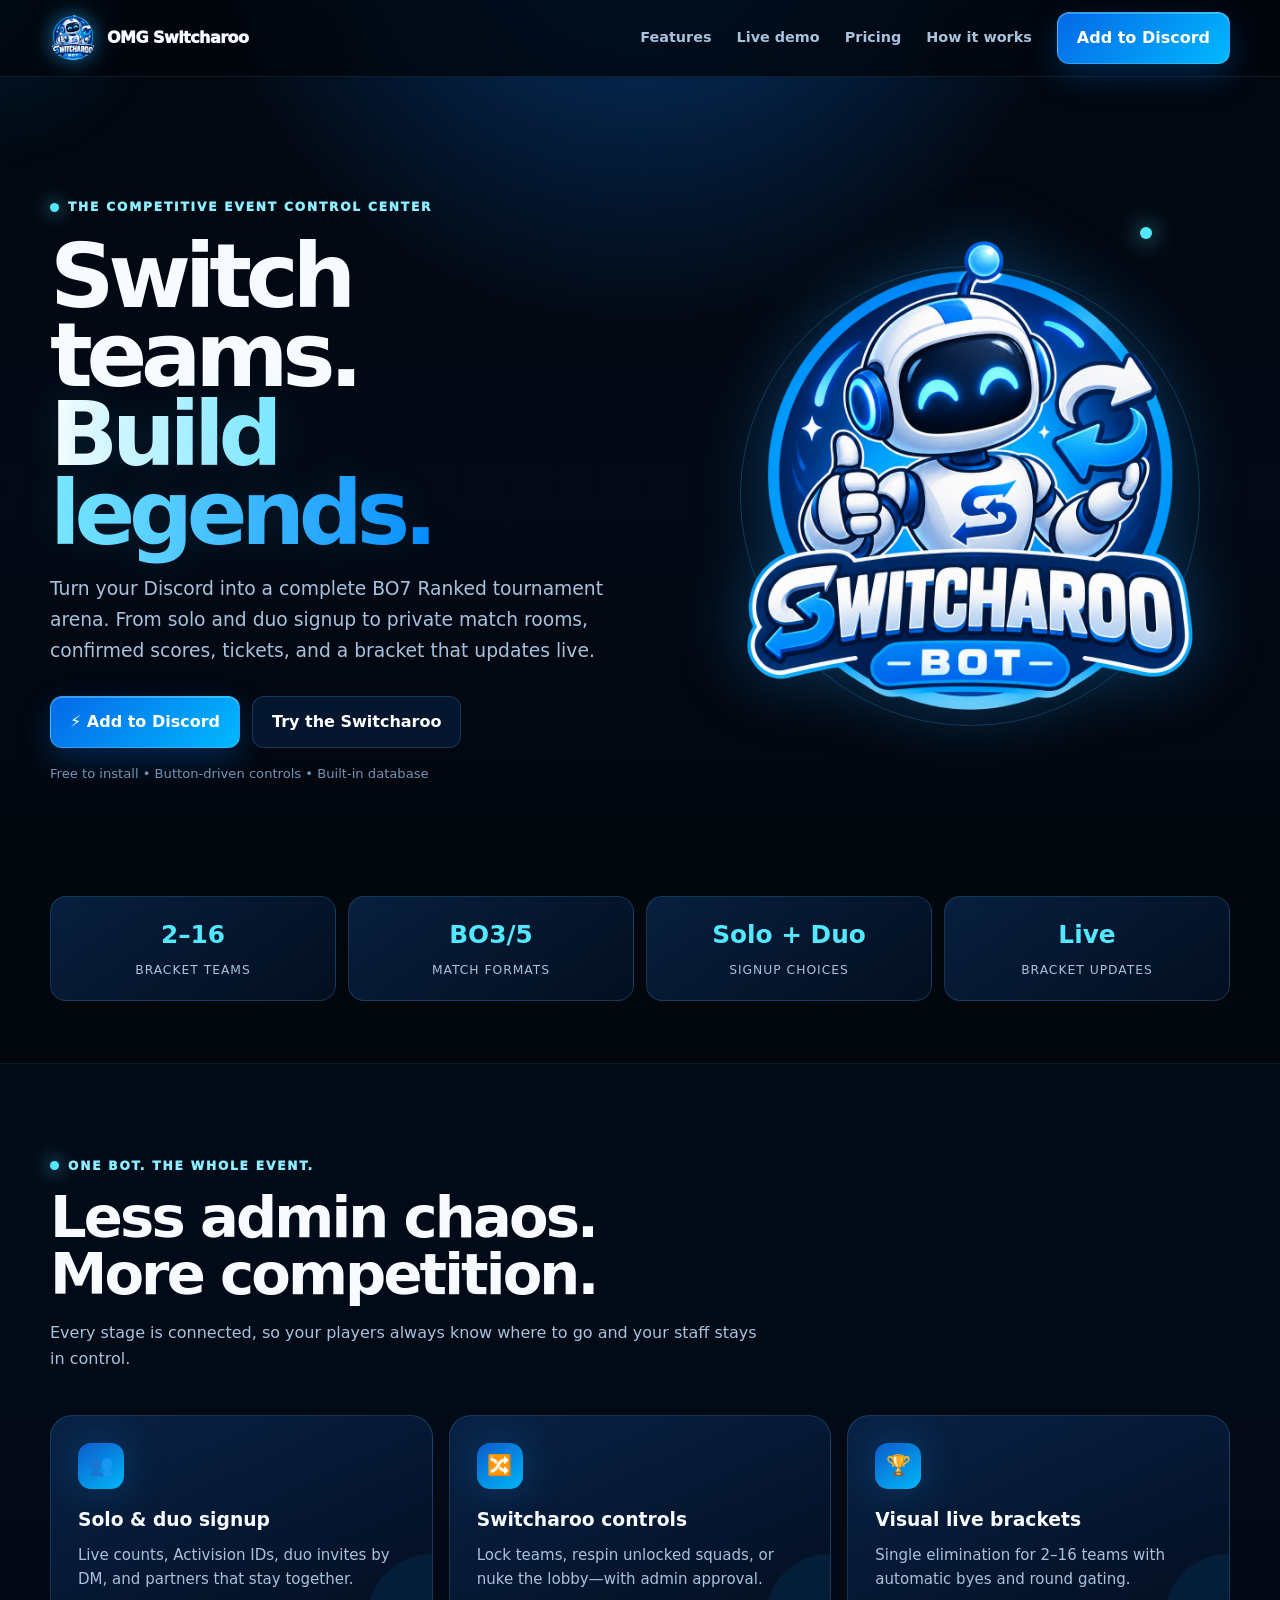
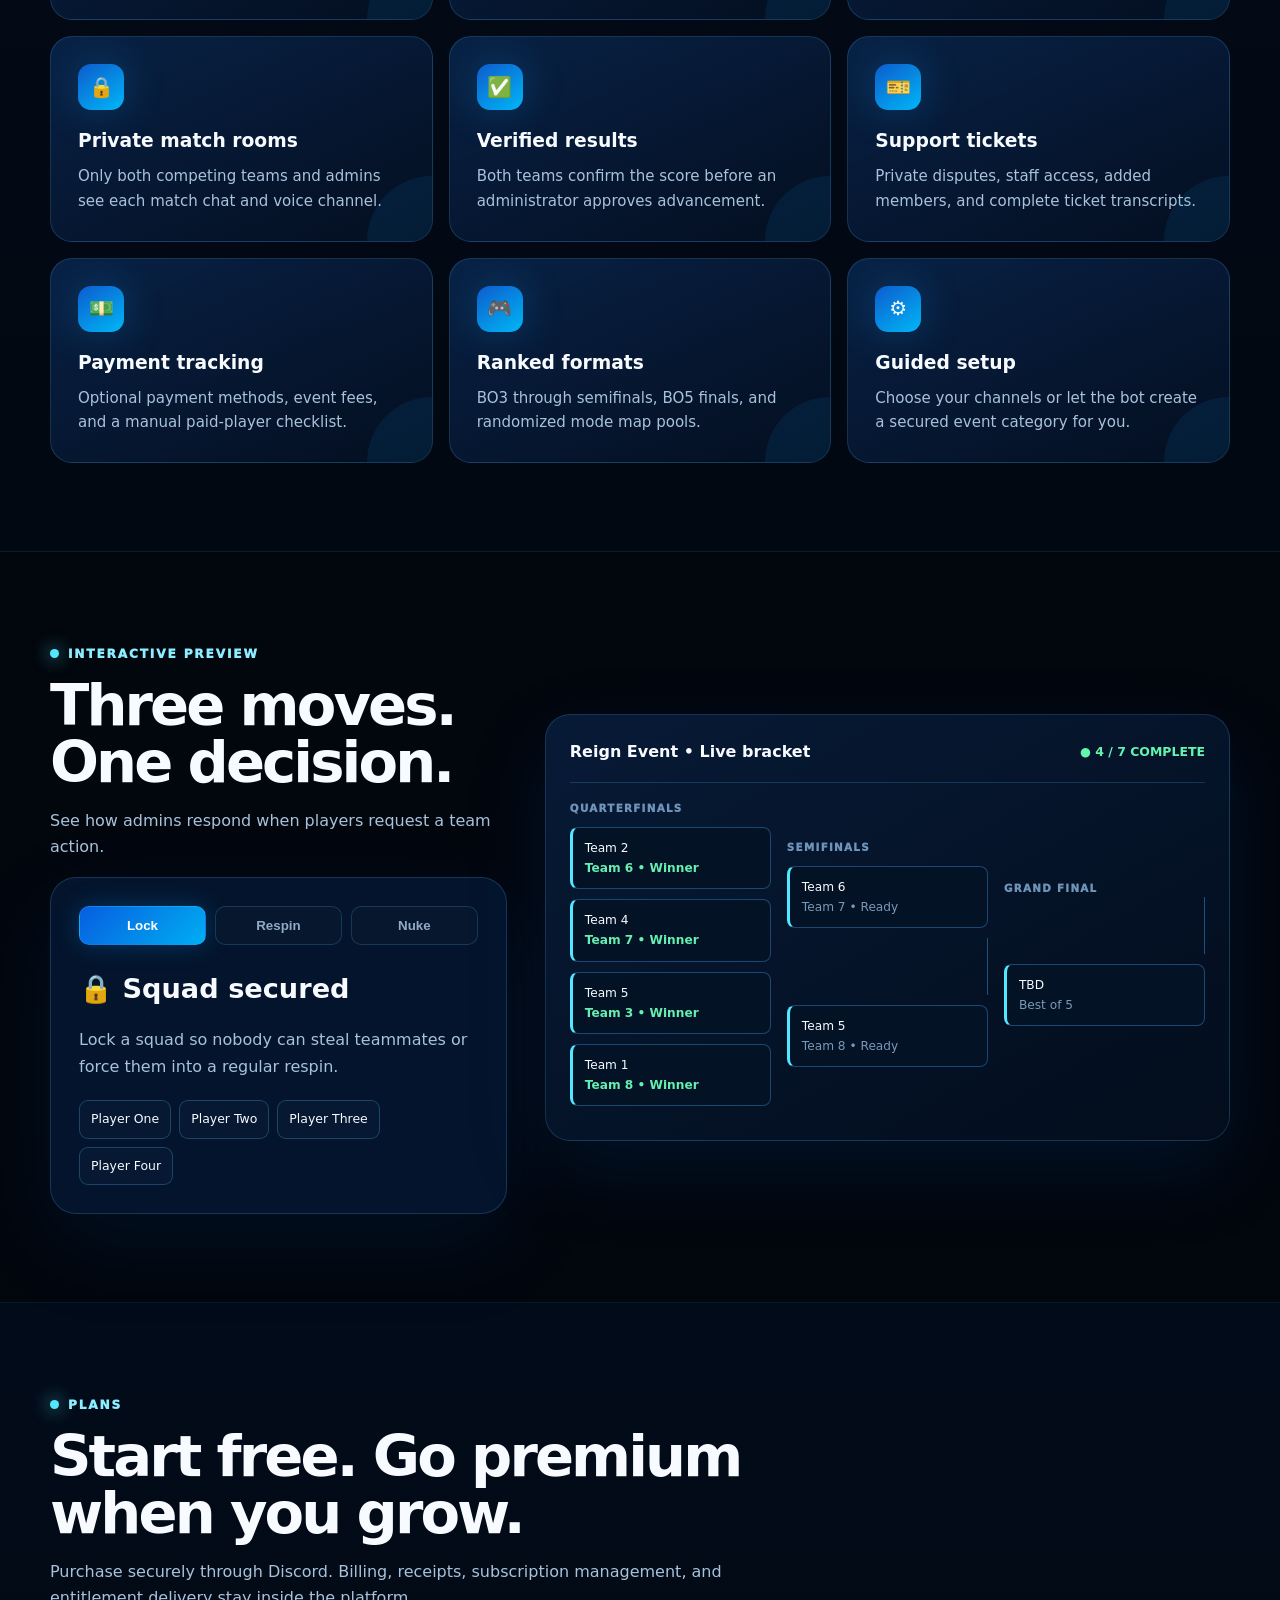
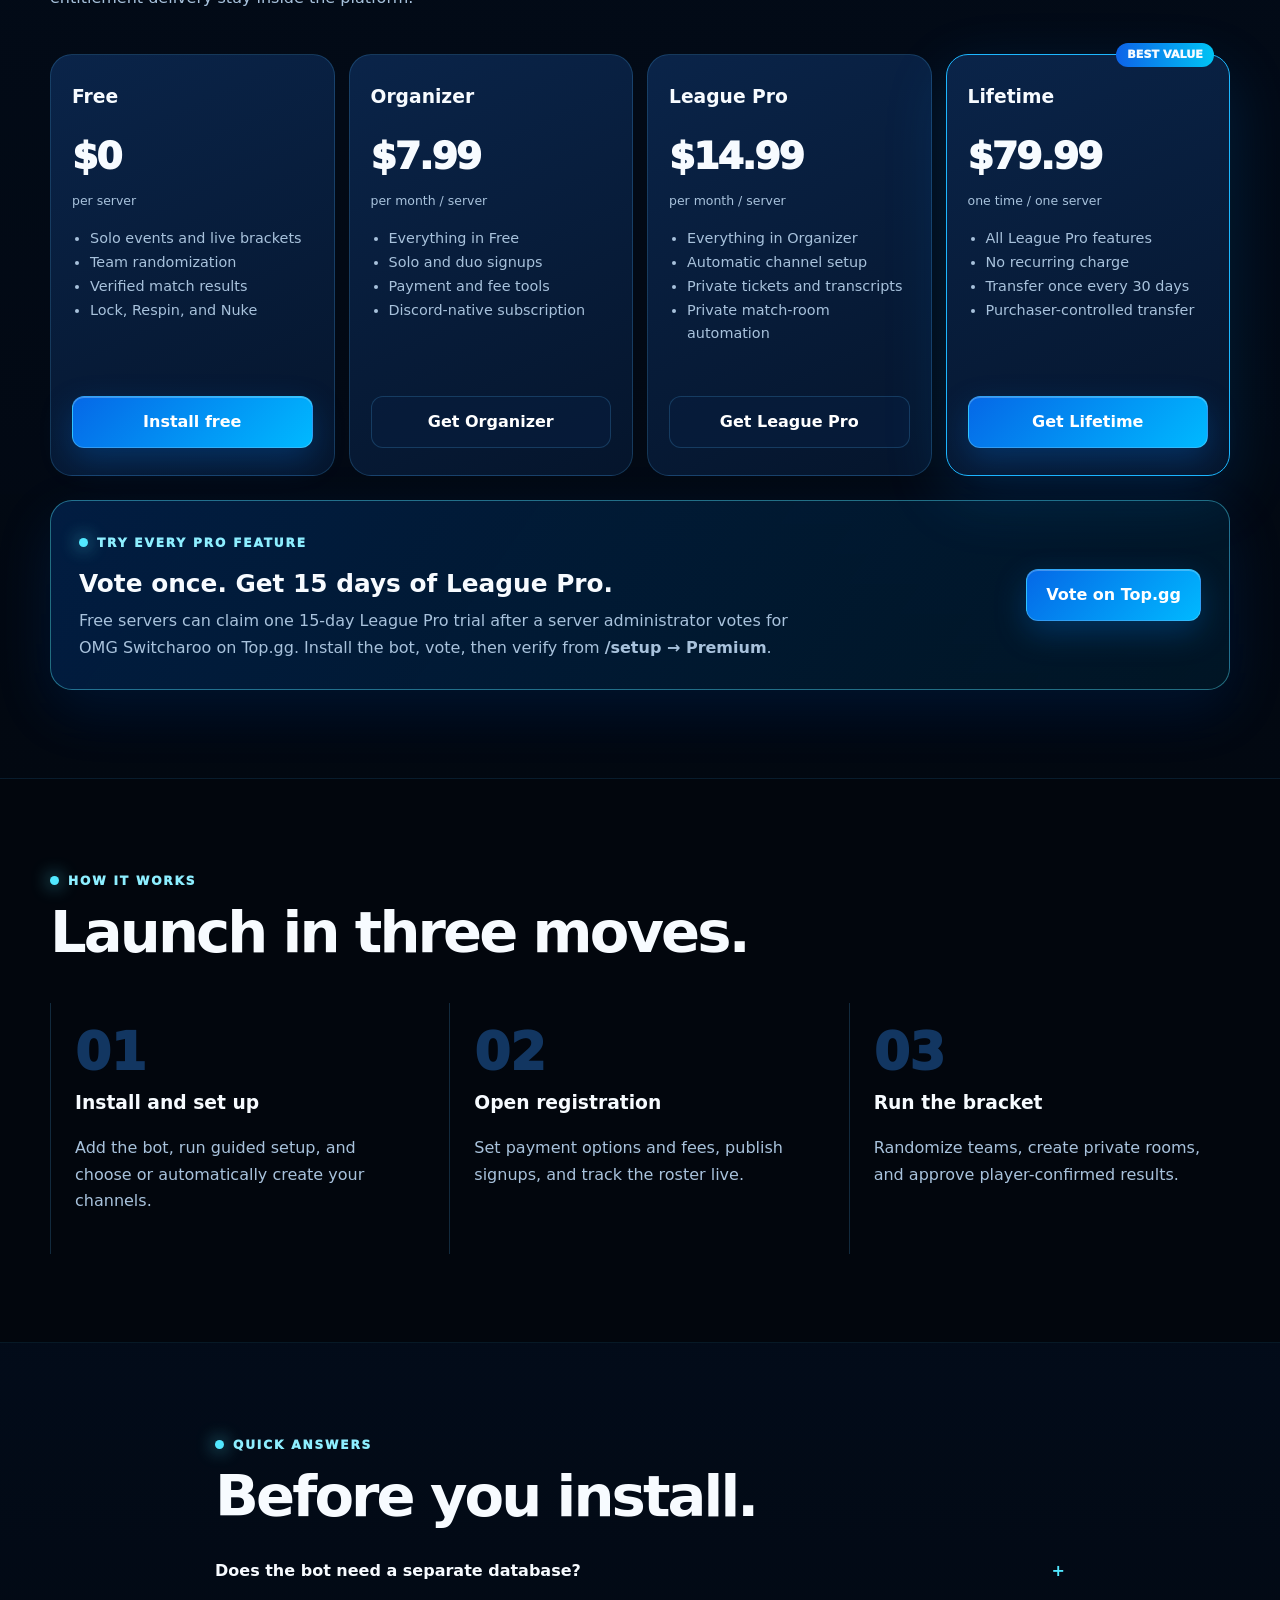
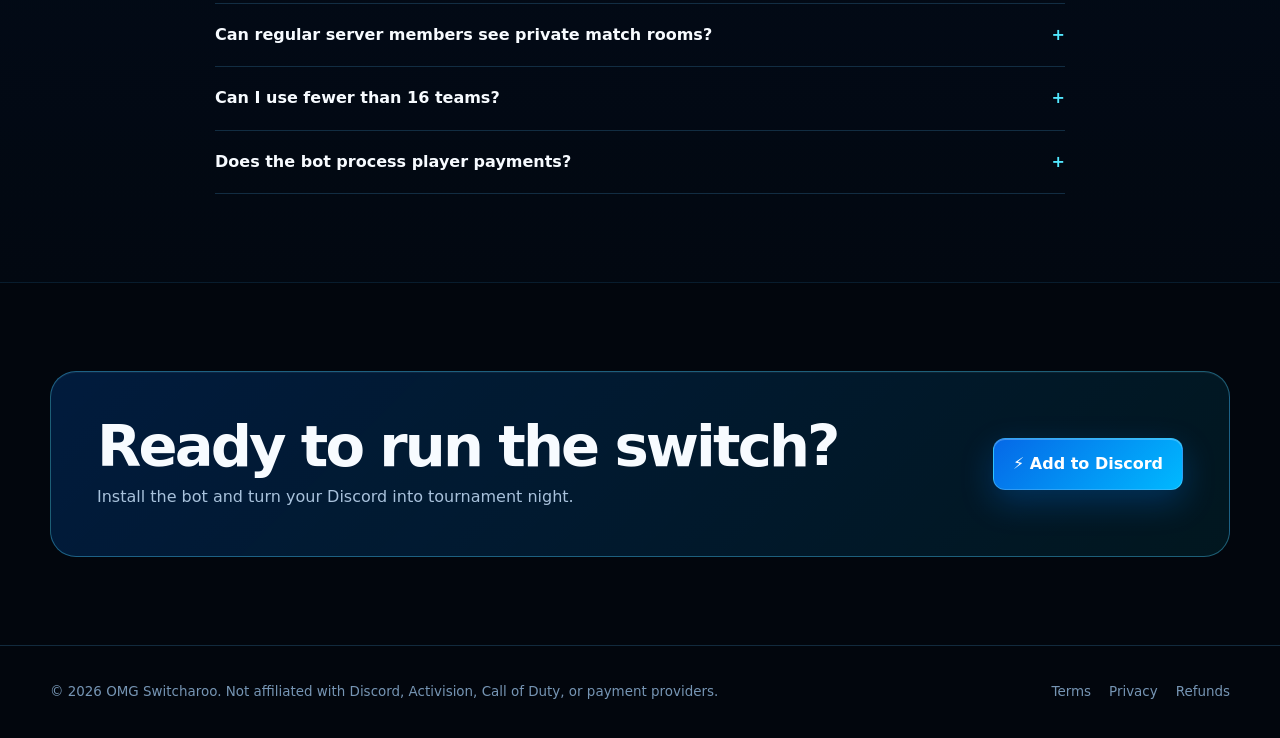
==== commit 8568dd5c: ".." ====
--- a/index.html
+++ b/index.html
@@ -6,7 +6,7 @@
 <div class="feature reveal"><span class="feature-icon">👥</span><h3>Solo & duo signup</h3><p>Live counts, Activision IDs, duo invites by DM, and partners that stay together.</p></div><div class="feature reveal"><span class="feature-icon">🔀</span><h3>Switcharoo controls</h3><p>Lock teams, respin unlocked squads, or nuke the lobby—with admin approval.</p></div><div class="feature reveal"><span class="feature-icon">🏆</span><h3>Visual live brackets</h3><p>Single elimination for 2–16 teams with automatic byes and round gating.</p></div><div class="feature reveal"><span class="feature-icon">🔒</span><h3>Private match rooms</h3><p>Only both competing teams and admins see each match chat and voice channel.</p></div><div class="feature reveal"><span class="feature-icon">✅</span><h3>Verified results</h3><p>Both teams confirm the score before an administrator approves advancement.</p></div><div class="feature reveal"><span class="feature-icon">🎫</span><h3>Support tickets</h3><p>Private disputes, staff access, added members, and complete ticket transcripts.</p></div><div class="feature reveal"><span class="feature-icon">💵</span><h3>Payment tracking</h3><p>Optional payment methods, event fees, and a manual paid-player checklist.</p></div><div class="feature reveal"><span class="feature-icon">🎮</span><h3>Ranked formats</h3><p>BO3 through semifinals, BO5 finals, and randomized mode map pools.</p></div><div class="feature reveal"><span class="feature-icon">⚙️</span><h3>Guided setup</h3><p>Choose your channels or let the bot create a secured event category for you.</p></div></div></div></section>
 <section class="section" id="arena"><div class="wrap arena"><div class="reveal"><span class="eyebrow">Interactive preview</span><h2>Three moves.<br>One decision.</h2><p class="muted">See how admins respond when players request a team action.</p><div class="switch-panel"><div class="switch-tabs"><button class="switch-tab active" data-panel="lock">Lock</button><button class="switch-tab" data-panel="respin">Respin</button><button class="switch-tab" data-panel="nuke">Nuke</button></div><div class="switch-copy active" id="lock"><h3>🔒 Squad secured</h3><p>Lock a squad so nobody can steal teammates or force them into a regular respin.</p><div class="team-chips"><span class="chip">Player One</span><span class="chip">Player Two</span><span class="chip">Player Three</span><span class="chip">Player Four</span></div></div><div class="switch-copy" id="respin"><h3>🔄 Unlocked teams reshuffled</h3><p>Every unlocked squad is randomized again. Locked teams stay untouched.</p><div class="team-chips"><span class="chip">7 teams shuffled</span><span class="chip">1 team protected</span></div></div><div class="switch-copy" id="nuke"><h3>☢️ Full lobby reset</h3><p>The nuclear option reshuffles every squad—even teams that were locked.</p><div class="team-chips"><span class="chip">32 players</span><span class="chip">8 new squads</span></div></div></div></div>
 <div class="bracket-card reveal"><div class="card-top"><span>Reign Event • Live bracket</span><span class="live">● 4 / 7 COMPLETE</span></div><div class="rounds"><div><div class="round-label">Quarterfinals</div><div class="match">Team 2<span class="winner">Team 6 • Winner</span></div><div class="match">Team 4<span class="winner">Team 7 • Winner</span></div><div class="match">Team 5<span class="winner">Team 3 • Winner</span></div><div class="match">Team 1<span class="winner">Team 8 • Winner</span></div></div><div><div class="round-label">Semifinals</div><div class="match">Team 6<span>Team 7 • Ready</span></div><div class="connector"></div><div class="match">Team 5<span>Team 8 • Ready</span></div></div><div><div class="round-label">Grand final</div><div class="connector"></div><div class="match">TBD<span>Best of 5</span></div></div></div></div></div></section>
-<section class="section alt" id="pricing"><div class="wrap"><div class="section-head reveal"><span class="eyebrow">Plans</span><h2>Start free. Go premium when you grow.</h2><p>Premium checkout is coming soon. The complete free experience can be installed today.</p></div><div class="pricing"><div class="price-card reveal"><h3>Free</h3><div class="price">$0</div><span class="period">per server</span><ul><li>Core event controls</li><li>Solo and duo signups</li><li>Team randomization</li><li>Live brackets</li></ul><a class="btn" data-install href="#">Install free</a></div><div class="price-card coming reveal"><h3>Organizer</h3><div class="price">$7.99</div><span class="period">per month / server</span><ul><li>Premium organizer tools</li><li>Expanded controls</li><li>Priority feature access</li><li>Premium support</li></ul><a class="btn secondary" href="#support">Coming soon</a></div><div class="price-card coming reveal"><h3>League Pro</h3><div class="price">$14.99</div><span class="period">per month / server</span><ul><li>Everything in Organizer</li><li>League-focused features</li><li>Advanced customization</li><li>Priority support</li></ul><a class="btn secondary" href="#support">Coming soon</a></div><div class="price-card popular coming reveal"><span class="badge">Best value</span><h3>Lifetime</h3><div class="price">$79.99</div><span class="period">one time / one server</span><ul><li>Lifetime premium access</li><li>No recurring charge</li><li>Transfer every 30 days</li><li>Purchaser-controlled transfer</li></ul><a class="btn secondary" href="#support">Coming soon</a></div></div></div></section>
+<section class="section alt" id="pricing"><div class="wrap"><div class="section-head reveal"><span class="eyebrow">Plans</span><h2>Start free. Go premium when you grow.</h2><p>Purchase securely through Discord. Billing, receipts, subscription management, and entitlement delivery stay inside the platform.</p></div><div class="pricing"><div class="price-card reveal"><h3>Free</h3><div class="price">$0</div><span class="period">per server</span><ul><li>Solo events and live brackets</li><li>Team randomization</li><li>Verified match results</li><li>Lock, Respin, and Nuke</li></ul><a class="btn" data-install href="#">Install free</a></div><div class="price-card reveal"><h3>Organizer</h3><div class="price">$7.99</div><span class="period">per month / server</span><ul><li>Everything in Free</li><li>Solo and duo signups</li><li>Payment and fee tools</li><li>Discord-native subscription</li></ul><a class="btn secondary" href="https://discord.com/application-directory/1536196681505443860/store/1536617802390179840">Get Organizer</a></div><div class="price-card reveal"><h3>League Pro</h3><div class="price">$14.99</div><span class="period">per month / server</span><ul><li>Everything in Organizer</li><li>Automatic channel setup</li><li>Private tickets and transcripts</li><li>Private match-room automation</li></ul><a class="btn secondary" href="https://discord.com/application-directory/1536196681505443860/store/1536619315376427039">Get League Pro</a></div><div class="price-card popular reveal"><span class="badge">Best value</span><h3>Lifetime</h3><div class="price">$79.99</div><span class="period">one time / one server</span><ul><li>All League Pro features</li><li>No recurring charge</li><li>Transfer once every 30 days</li><li>Purchaser-controlled transfer</li></ul><a class="btn" href="https://discord.com/application-directory/1536196681505443860/store/1536619549007413338">Get Lifetime</a></div></div><div class="trial-offer reveal"><div><span class="eyebrow">Try every Pro feature</span><h3>Vote once. Get 15 days of League Pro.</h3><p>Free servers can claim one 15-day League Pro trial after a server administrator votes for OMG Switcharoo on Top.gg. Install the bot, vote, then verify from <strong>/setup → Premium</strong>.</p></div><a class="btn" href="https://top.gg/bot/1536196681505443860/vote">Vote on Top.gg</a></div></div></section>
 <section class="section" id="how"><div class="wrap"><div class="section-head reveal"><span class="eyebrow">How it works</span><h2>Launch in three moves.</h2></div><div class="steps"><div class="step reveal"><div class="step-num">01</div><h3>Install and set up</h3><p class="muted">Add the bot, run guided setup, and choose or automatically create your channels.</p></div><div class="step reveal"><div class="step-num">02</div><h3>Open registration</h3><p class="muted">Set payment options and fees, publish signups, and track the roster live.</p></div><div class="step reveal"><div class="step-num">03</div><h3>Run the bracket</h3><p class="muted">Randomize teams, create private rooms, and approve player-confirmed results.</p></div></div></div></section>
 <section class="section alt"><div class="wrap faq reveal"><span class="eyebrow">Quick answers</span><h2>Before you install.</h2><details><summary>Does the bot need a separate database?</summary><p>No. Its built-in SQLite database is set up automatically.</p></details><details><summary>Can regular server members see private match rooms?</summary><p>No. Only members of the two competing teams and authorized administrators can access them.</p></details><details><summary>Can I use fewer than 16 teams?</summary><p>Yes. The bracket supports 2–16 complete teams and automatically handles byes.</p></details><details><summary>Does the bot process player payments?</summary><p>No. Organizers choose their payment methods and manually confirm who has paid.</p></details></div></section>
 <section class="section" id="support"><div class="wrap"><div class="cta reveal"><div><h2>Ready to run the switch?</h2><p>Install the bot and turn your Discord into tournament night.</p></div><a class="btn" data-install href="#">⚡ Add to Discord</a></div></div></section></main>
--- a/styles.css
+++ b/styles.css
@@ -5,3 +5,4 @@
 @media(max-width:720px){.menu-btn{display:block}.nav-links{display:none;position:absolute;top:76px;left:18px;right:18px;padding:18px;flex-direction:column;align-items:stretch;background:#06152b;border:1px solid var(--line);border-radius:15px;box-shadow:0 24px 60px rgba(0,0,0,.4)}.nav-links.open{display:flex}.nav-links>a:not(.btn){display:block;padding:6px}.hero{padding-top:48px}.stats,.grid,.pricing,.steps{grid-template-columns:1fr}.stats{margin-top:0}.rounds{gap:7px}.match{font-size:.65rem;padding:8px 6px}.price-card ul{min-height:0}.cta,.footer-row{align-items:flex-start;flex-direction:column}.legal article{padding:23px}.section{padding:66px 0}.cursor-glow{display:none}}
 @media(prefers-reduced-motion:reduce){html{scroll-behavior:auto}*,*:before,*:after{animation:none!important;transition:none!important}.reveal{opacity:1;transform:none}}
 .mark{display:grid;place-items:center;width:38px;height:38px;border-radius:50%;background:linear-gradient(135deg,#075ee0,#00c4f4);box-shadow:var(--glow)}
+.trial-offer{margin-top:24px;padding:28px;border:1px solid rgba(82,232,255,.42);border-radius:22px;background:linear-gradient(125deg,rgba(6,104,231,.22),rgba(0,185,255,.08));display:flex;align-items:center;justify-content:space-between;gap:28px;box-shadow:0 20px 60px rgba(0,118,255,.12)}.trial-offer h3{margin:8px 0 4px;font-size:1.55rem}.trial-offer p{margin:0;color:var(--muted);max-width:750px}@media(max-width:720px){.trial-offer{align-items:flex-start;flex-direction:column}}
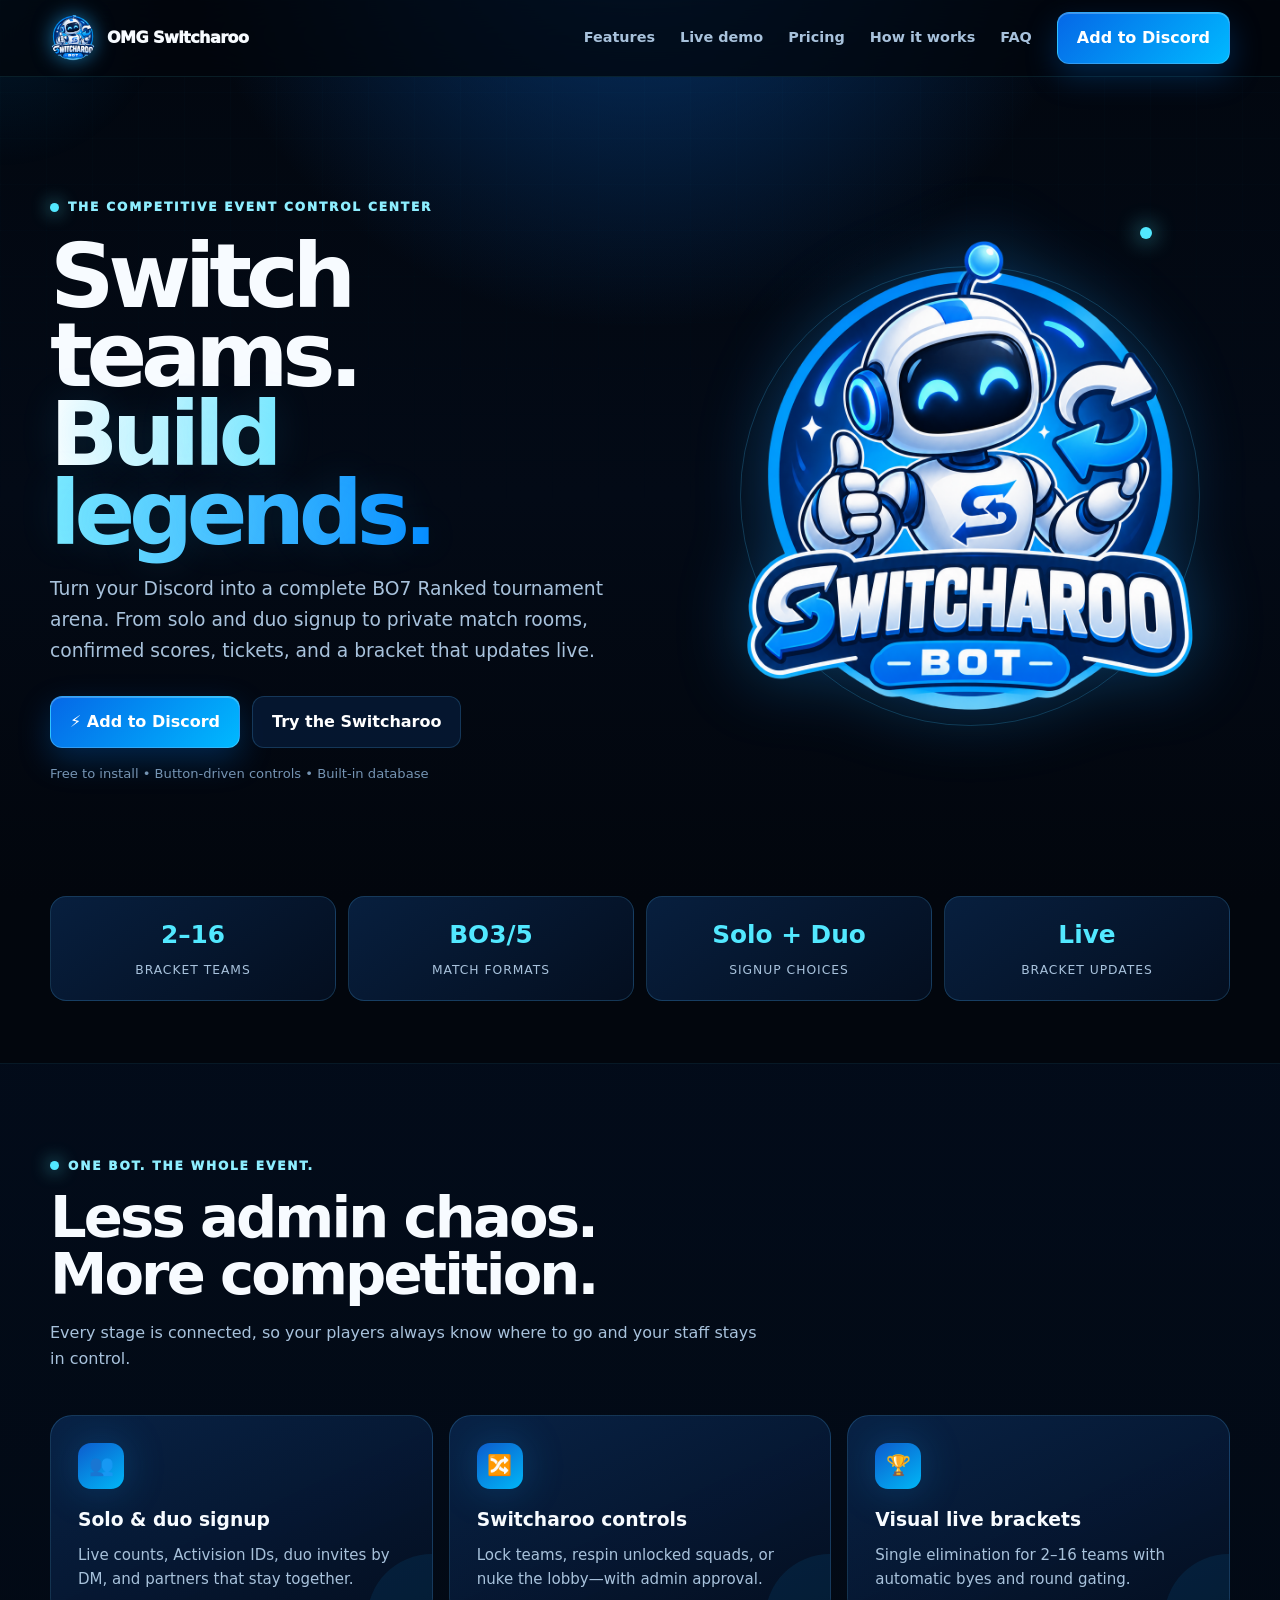
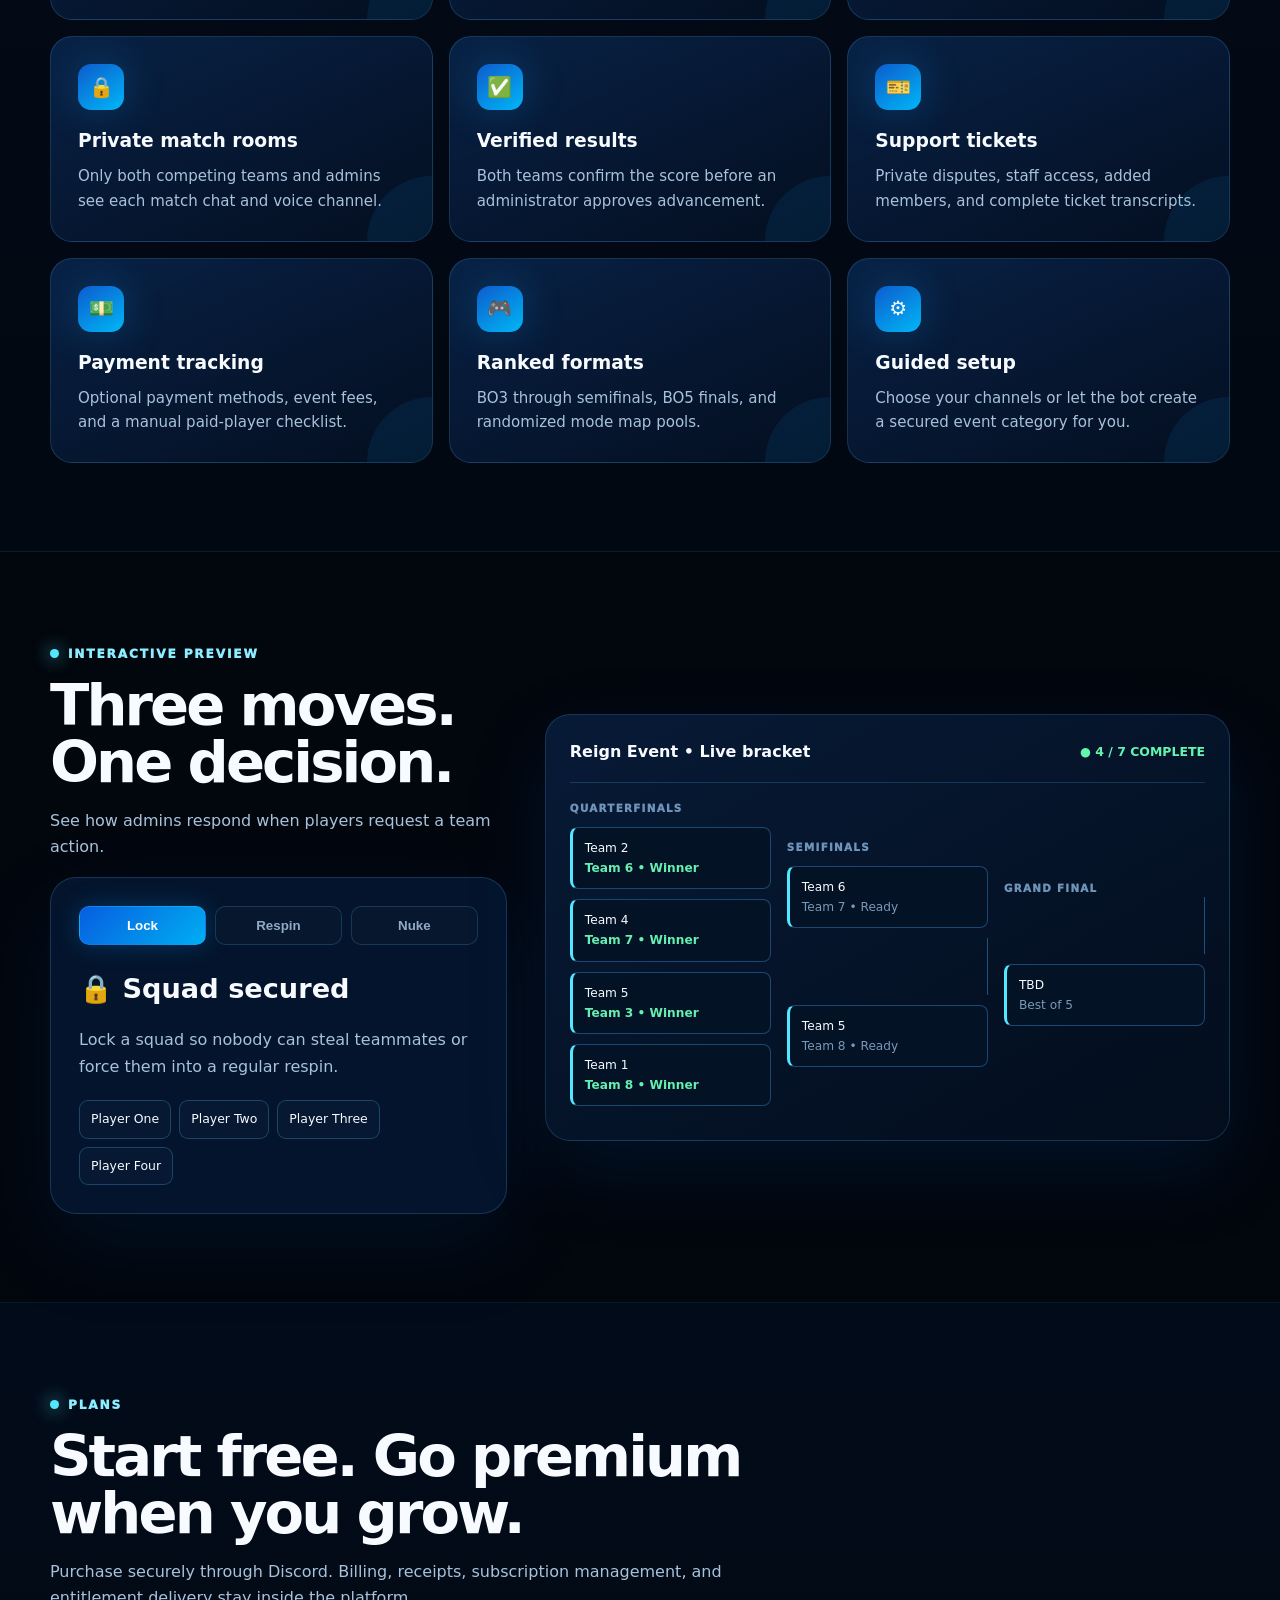
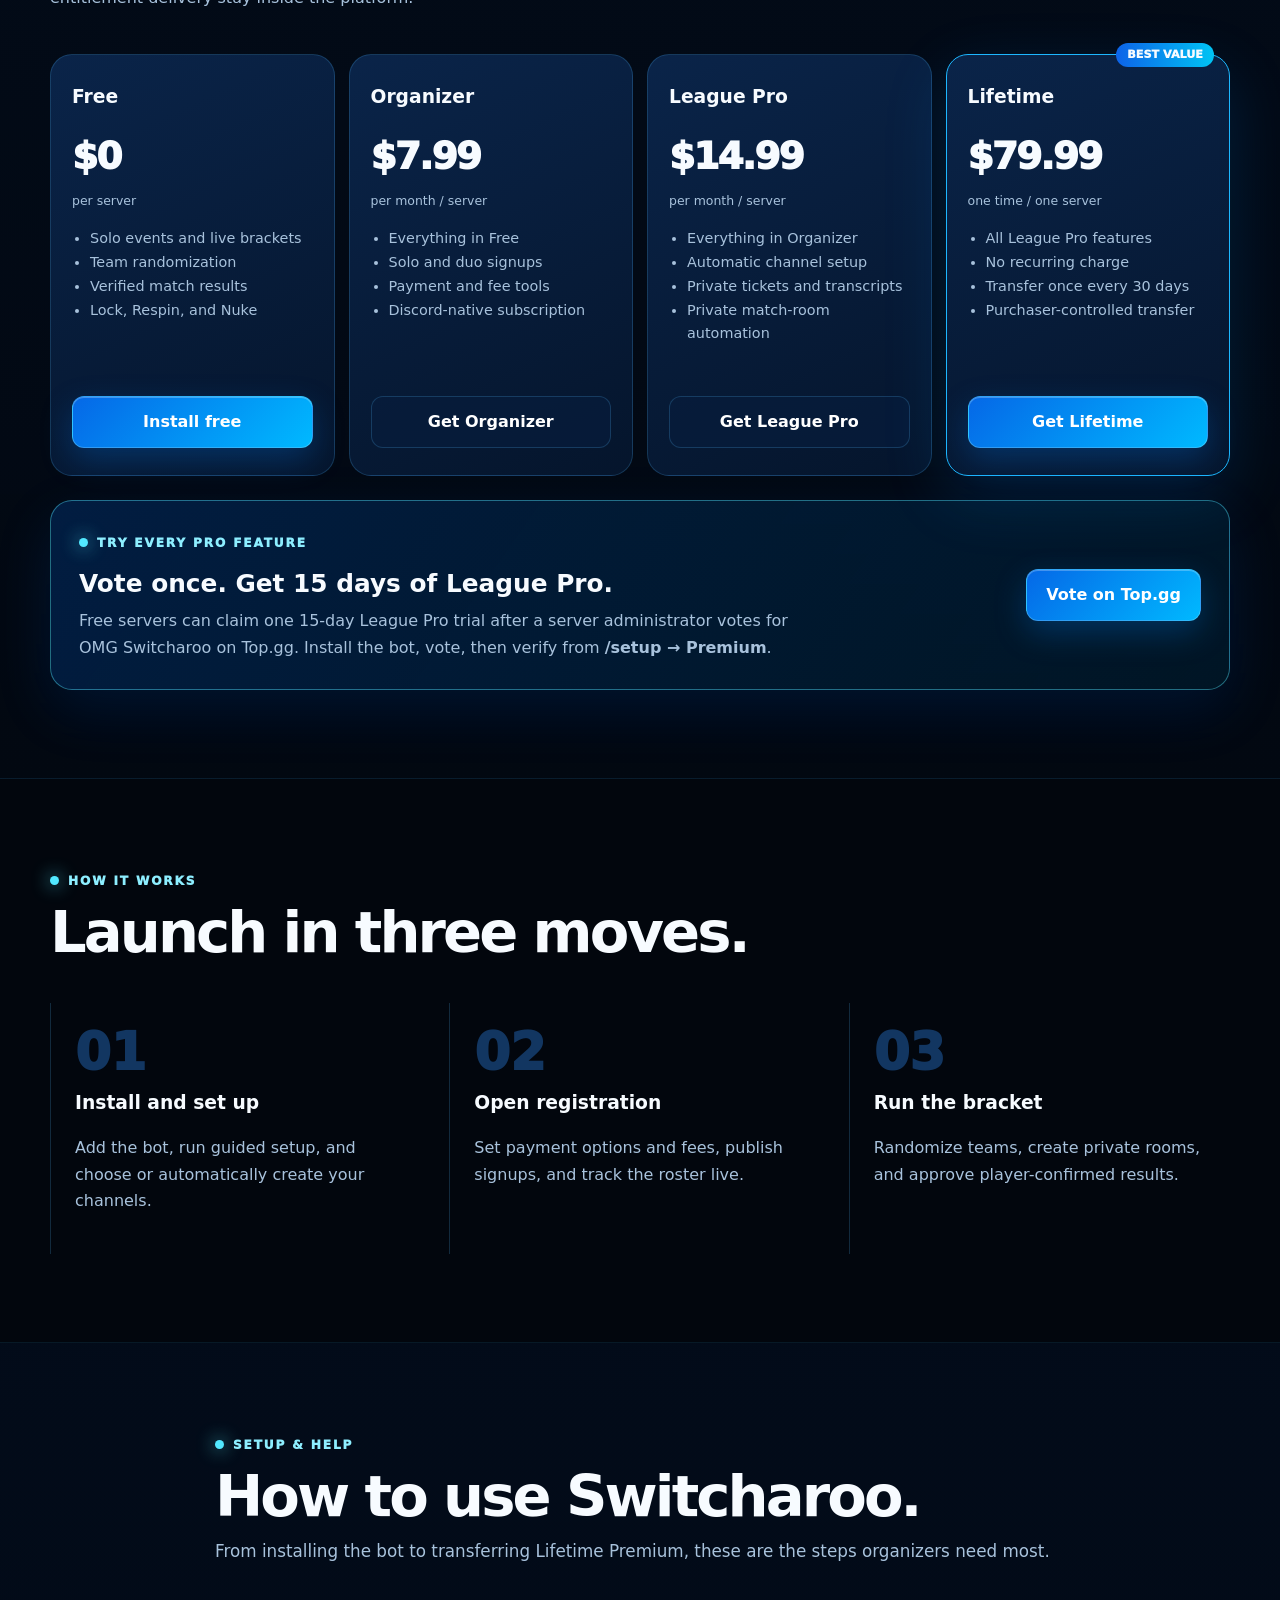
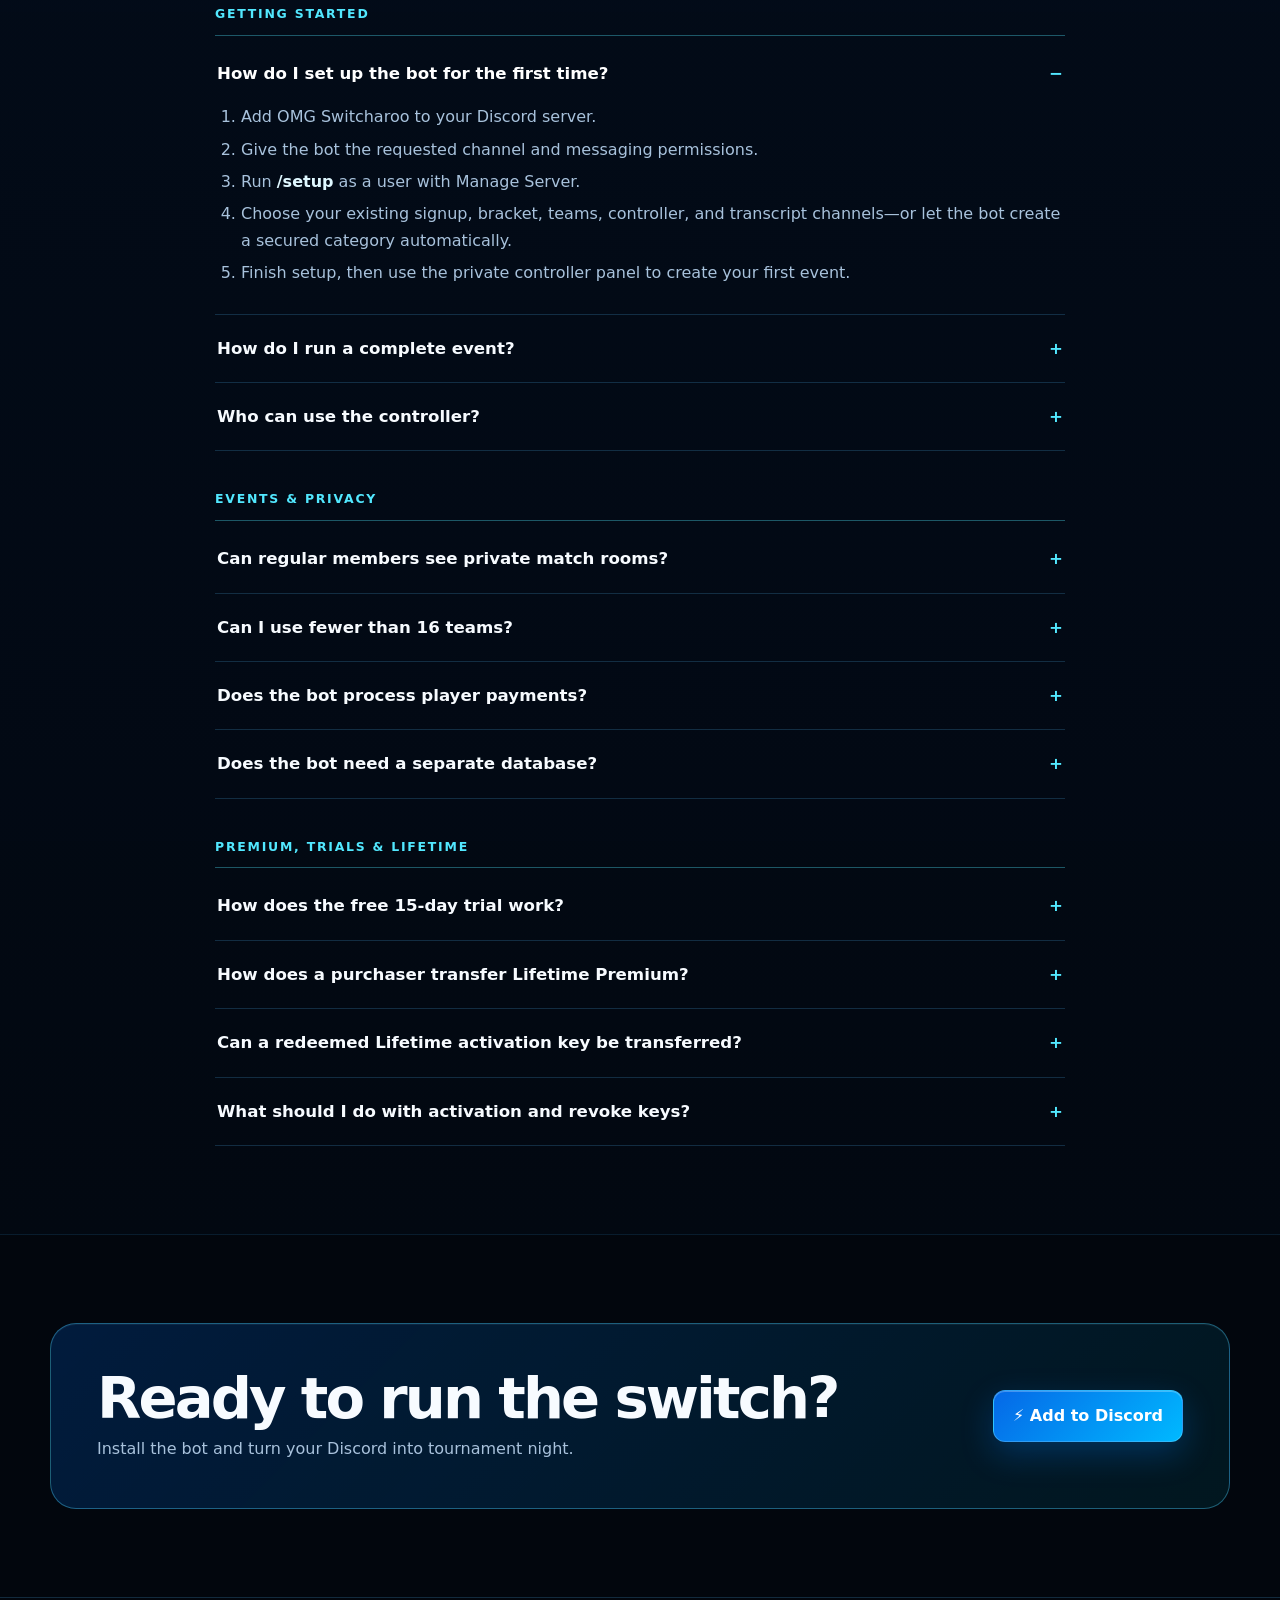
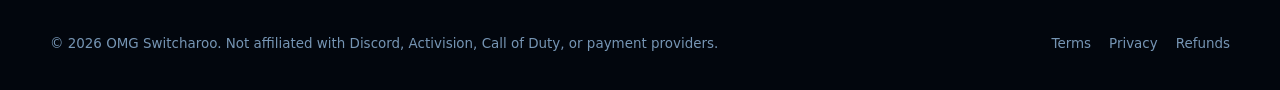
==== commit e1d3f5be: "." ====
--- a/index.html
+++ b/index.html
@@ -1,5 +1,5 @@
 <!doctype html><html lang="en"><head><meta charset="utf-8"><meta name="viewport" content="width=device-width,initial-scale=1"><meta name="description" content="Run BO7 Ranked Switcharoo tournaments from Discord with signups, team randomization, private match rooms, tickets, and live brackets."><meta name="theme-color" content="#02060d"><title>OMG Switcharoo — Discord Tournament Bot</title><link rel="icon" href="switcharoo-logo.png"><link rel="stylesheet" href="styles.css"></head><body><div class="cursor-glow"></div>
-<header class="site-header"><nav class="nav wrap" aria-label="Main navigation"><a class="brand" href="index.html"><img src="switcharoo-logo.png" alt=""> OMG Switcharoo</a><button class="menu-btn" aria-label="Open navigation" aria-expanded="false">☰</button><div class="nav-links"><a href="#features">Features</a><a href="#arena">Live demo</a><a href="#pricing">Pricing</a><a href="#how">How it works</a><a class="btn" data-install href="#">Add to Discord</a></div></nav></header>
+<header class="site-header"><nav class="nav wrap" aria-label="Main navigation"><a class="brand" href="index.html"><img src="switcharoo-logo.png" alt=""> OMG Switcharoo</a><button class="menu-btn" aria-label="Open navigation" aria-expanded="false">☰</button><div class="nav-links"><a href="#features">Features</a><a href="#arena">Live demo</a><a href="#pricing">Pricing</a><a href="#how">How it works</a><a href="#faq">FAQ</a><a class="btn" data-install href="#">Add to Discord</a></div></nav></header>
 <main><section class="hero wrap"><div><span class="eyebrow">The competitive event control center</span><h1>Switch teams.<br><span class="gradient">Build legends.</span></h1><p class="lead">Turn your Discord into a complete BO7 Ranked tournament arena. From solo and duo signup to private match rooms, confirmed scores, tickets, and a bracket that updates live.</p><div class="actions"><a class="btn" data-install href="#">⚡ Add to Discord</a><a class="btn secondary" href="#arena">Try the Switcharoo</a></div><p class="micro">Free to install • Button-driven controls • Built-in database</p></div><div class="hero-art"><div class="orbit-dot"></div><img class="logo-main" src="switcharoo-logo.png" alt="Switcharoo Bot mascot logo"></div></section>
 <div class="stats wrap reveal"><div class="stat"><strong>2–16</strong><span>Bracket teams</span></div><div class="stat"><strong>BO3/5</strong><span>Match formats</span></div><div class="stat"><strong>Solo + Duo</strong><span>Signup choices</span></div><div class="stat"><strong>Live</strong><span>Bracket updates</span></div></div>
 <section class="section alt" id="features"><div class="wrap"><div class="section-head reveal"><span class="eyebrow">One bot. The whole event.</span><h2>Less admin chaos.<br>More competition.</h2><p>Every stage is connected, so your players always know where to go and your staff stays in control.</p></div><div class="grid">
@@ -8,6 +8,6 @@
 <div class="bracket-card reveal"><div class="card-top"><span>Reign Event • Live bracket</span><span class="live">● 4 / 7 COMPLETE</span></div><div class="rounds"><div><div class="round-label">Quarterfinals</div><div class="match">Team 2<span class="winner">Team 6 • Winner</span></div><div class="match">Team 4<span class="winner">Team 7 • Winner</span></div><div class="match">Team 5<span class="winner">Team 3 • Winner</span></div><div class="match">Team 1<span class="winner">Team 8 • Winner</span></div></div><div><div class="round-label">Semifinals</div><div class="match">Team 6<span>Team 7 • Ready</span></div><div class="connector"></div><div class="match">Team 5<span>Team 8 • Ready</span></div></div><div><div class="round-label">Grand final</div><div class="connector"></div><div class="match">TBD<span>Best of 5</span></div></div></div></div></div></section>
 <section class="section alt" id="pricing"><div class="wrap"><div class="section-head reveal"><span class="eyebrow">Plans</span><h2>Start free. Go premium when you grow.</h2><p>Purchase securely through Discord. Billing, receipts, subscription management, and entitlement delivery stay inside the platform.</p></div><div class="pricing"><div class="price-card reveal"><h3>Free</h3><div class="price">$0</div><span class="period">per server</span><ul><li>Solo events and live brackets</li><li>Team randomization</li><li>Verified match results</li><li>Lock, Respin, and Nuke</li></ul><a class="btn" data-install href="#">Install free</a></div><div class="price-card reveal"><h3>Organizer</h3><div class="price">$7.99</div><span class="period">per month / server</span><ul><li>Everything in Free</li><li>Solo and duo signups</li><li>Payment and fee tools</li><li>Discord-native subscription</li></ul><a class="btn secondary" href="https://discord.com/application-directory/1536196681505443860/store/1536617802390179840">Get Organizer</a></div><div class="price-card reveal"><h3>League Pro</h3><div class="price">$14.99</div><span class="period">per month / server</span><ul><li>Everything in Organizer</li><li>Automatic channel setup</li><li>Private tickets and transcripts</li><li>Private match-room automation</li></ul><a class="btn secondary" href="https://discord.com/application-directory/1536196681505443860/store/1536619315376427039">Get League Pro</a></div><div class="price-card popular reveal"><span class="badge">Best value</span><h3>Lifetime</h3><div class="price">$79.99</div><span class="period">one time / one server</span><ul><li>All League Pro features</li><li>No recurring charge</li><li>Transfer once every 30 days</li><li>Purchaser-controlled transfer</li></ul><a class="btn" href="https://discord.com/application-directory/1536196681505443860/store/1536619549007413338">Get Lifetime</a></div></div><div class="trial-offer reveal"><div><span class="eyebrow">Try every Pro feature</span><h3>Vote once. Get 15 days of League Pro.</h3><p>Free servers can claim one 15-day League Pro trial after a server administrator votes for OMG Switcharoo on Top.gg. Install the bot, vote, then verify from <strong>/setup → Premium</strong>.</p></div><a class="btn" href="https://top.gg/bot/1536196681505443860/vote">Vote on Top.gg</a></div></div></section>
 <section class="section" id="how"><div class="wrap"><div class="section-head reveal"><span class="eyebrow">How it works</span><h2>Launch in three moves.</h2></div><div class="steps"><div class="step reveal"><div class="step-num">01</div><h3>Install and set up</h3><p class="muted">Add the bot, run guided setup, and choose or automatically create your channels.</p></div><div class="step reveal"><div class="step-num">02</div><h3>Open registration</h3><p class="muted">Set payment options and fees, publish signups, and track the roster live.</p></div><div class="step reveal"><div class="step-num">03</div><h3>Run the bracket</h3><p class="muted">Randomize teams, create private rooms, and approve player-confirmed results.</p></div></div></div></section>
-<section class="section alt"><div class="wrap faq reveal"><span class="eyebrow">Quick answers</span><h2>Before you install.</h2><details><summary>Does the bot need a separate database?</summary><p>No. Its built-in SQLite database is set up automatically.</p></details><details><summary>Can regular server members see private match rooms?</summary><p>No. Only members of the two competing teams and authorized administrators can access them.</p></details><details><summary>Can I use fewer than 16 teams?</summary><p>Yes. The bracket supports 2–16 complete teams and automatically handles byes.</p></details><details><summary>Does the bot process player payments?</summary><p>No. Organizers choose their payment methods and manually confirm who has paid.</p></details></div></section>
+<section class="section alt" id="faq"><div class="wrap faq reveal"><span class="eyebrow">Setup &amp; help</span><h2>How to use Switcharoo.</h2><p class="faq-intro">From installing the bot to transferring Lifetime Premium, these are the steps organizers need most.</p><h3 class="faq-group">Getting started</h3><details open><summary>How do I set up the bot for the first time?</summary><ol><li>Add OMG Switcharoo to your Discord server.</li><li>Give the bot the requested channel and messaging permissions.</li><li>Run <strong>/setup</strong> as a user with Manage Server.</li><li>Choose your existing signup, bracket, teams, controller, and transcript channels—or let the bot create a secured category automatically.</li><li>Finish setup, then use the private controller panel to create your first event.</li></ol></details><details><summary>How do I run a complete event?</summary><ol><li>Select <strong>Create Event</strong> in the controller and enter the event format, fees, and optional payment methods.</li><li>Publish signups and close registration when the roster is ready.</li><li>Mark paid players when payment is required, then randomize teams.</li><li>Use Lock, Respin, or Nuke during the team-reveal period.</li><li>Create the bracket. The bot opens private match rooms for each matchup.</li><li>Both teams confirm each score; an administrator approves it before the winner advances.</li><li>Select <strong>Close Event</strong> when finished to clean up temporary event resources.</li></ol></details><details><summary>Who can use the controller?</summary><p>The setup and controller tools require Manage Server. Player-facing signup and match controls only appear where needed. The private key-revocation control is restricted to the bot owner's configured Discord account.</p></details><h3 class="faq-group">Events &amp; privacy</h3><details><summary>Can regular members see private match rooms?</summary><p>No. Only members of the two competing teams and authorized administrators can see their temporary match text and voice channels.</p></details><details><summary>Can I use fewer than 16 teams?</summary><p>Yes. Single-elimination brackets support 2–16 complete teams and automatically add byes when the team count is not a power of two.</p></details><details><summary>Does the bot process player payments?</summary><p>No. Organizers choose their accepted payment methods and manually confirm who has paid. The bot tracks payment status but never handles the money.</p></details><details><summary>Does the bot need a separate database?</summary><p>No. SQLite is built in and created automatically. Hosts should keep the database on persistent storage so event records survive restarts and redeployments.</p></details><h3 class="faq-group">Premium, trials &amp; Lifetime</h3><details><summary>How does the free 15-day trial work?</summary><p>A server administrator votes for OMG Switcharoo on Top.gg, then opens <strong>/setup → Premium</strong> and selects <strong>Verify Vote &amp; Start Trial</strong>. Each server can claim the 15-day League Pro trial once.</p></details><details><summary>How does a purchaser transfer Lifetime Premium?</summary><ol><li>Add the bot to the new Discord server.</li><li>The original purchaser must have Manage Server permission there.</li><li>Run <strong>/setup</strong> and open <strong>Premium</strong>.</li><li>Select <strong>Assign My Lifetime License</strong>.</li></ol><p>The license moves to the new server immediately and the previous server returns to Free. Only the original purchaser can transfer it, only one server can use it at a time, and another transfer is allowed after 30 days.</p></details><details><summary>Can a redeemed Lifetime activation key be transferred?</summary><p>Yes. The Discord account that redeemed the Lifetime key becomes its owner and can use <strong>Assign My Lifetime License</strong> under the same one-server and 30-day transfer rules.</p></details><details><summary>What should I do with activation and revoke keys?</summary><p>Send only the activation key to the customer. Keep its matching private revoke key secure. Only the configured bot owner can see and use the Revoke Key control.</p></details></div></section>
 <section class="section" id="support"><div class="wrap"><div class="cta reveal"><div><h2>Ready to run the switch?</h2><p>Install the bot and turn your Discord into tournament night.</p></div><a class="btn" data-install href="#">⚡ Add to Discord</a></div></div></section></main>
 <footer><div class="wrap footer-row"><div>© <span data-year></span> OMG Switcharoo. Not affiliated with Discord, Activision, Call of Duty, or payment providers.</div><div class="footer-links"><a href="terms.html">Terms</a><a href="privacy.html">Privacy</a><a href="refunds.html">Refunds</a></div></div></footer><script src="script.js"></script></body></html>
--- a/styles.css
+++ b/styles.css
@@ -6,3 +6,4 @@
 @media(prefers-reduced-motion:reduce){html{scroll-behavior:auto}*,*:before,*:after{animation:none!important;transition:none!important}.reveal{opacity:1;transform:none}}
 .mark{display:grid;place-items:center;width:38px;height:38px;border-radius:50%;background:linear-gradient(135deg,#075ee0,#00c4f4);box-shadow:var(--glow)}
 .trial-offer{margin-top:24px;padding:28px;border:1px solid rgba(82,232,255,.42);border-radius:22px;background:linear-gradient(125deg,rgba(6,104,231,.22),rgba(0,185,255,.08));display:flex;align-items:center;justify-content:space-between;gap:28px;box-shadow:0 20px 60px rgba(0,118,255,.12)}.trial-offer h3{margin:8px 0 4px;font-size:1.55rem}.trial-offer p{margin:0;color:var(--muted);max-width:750px}@media(max-width:720px){.trial-offer{align-items:flex-start;flex-direction:column}}
+.faq-intro{margin:-2px 0 32px;color:var(--muted);font-size:1.05rem}.faq-group{margin:38px 0 4px;padding-bottom:10px;border-bottom:1px solid rgba(82,232,255,.35);color:var(--cyan);font-size:.78rem;letter-spacing:.14em;text-transform:uppercase}.faq details{padding:20px 2px}.faq summary{gap:20px;font-size:1.04rem}.faq details[open]{padding-bottom:24px}.faq details[open] summary{color:#fff}.faq ol{margin:14px 0 0;padding-left:24px;color:var(--muted)}.faq li{padding:3px 0}.faq strong{color:#dff8ff}
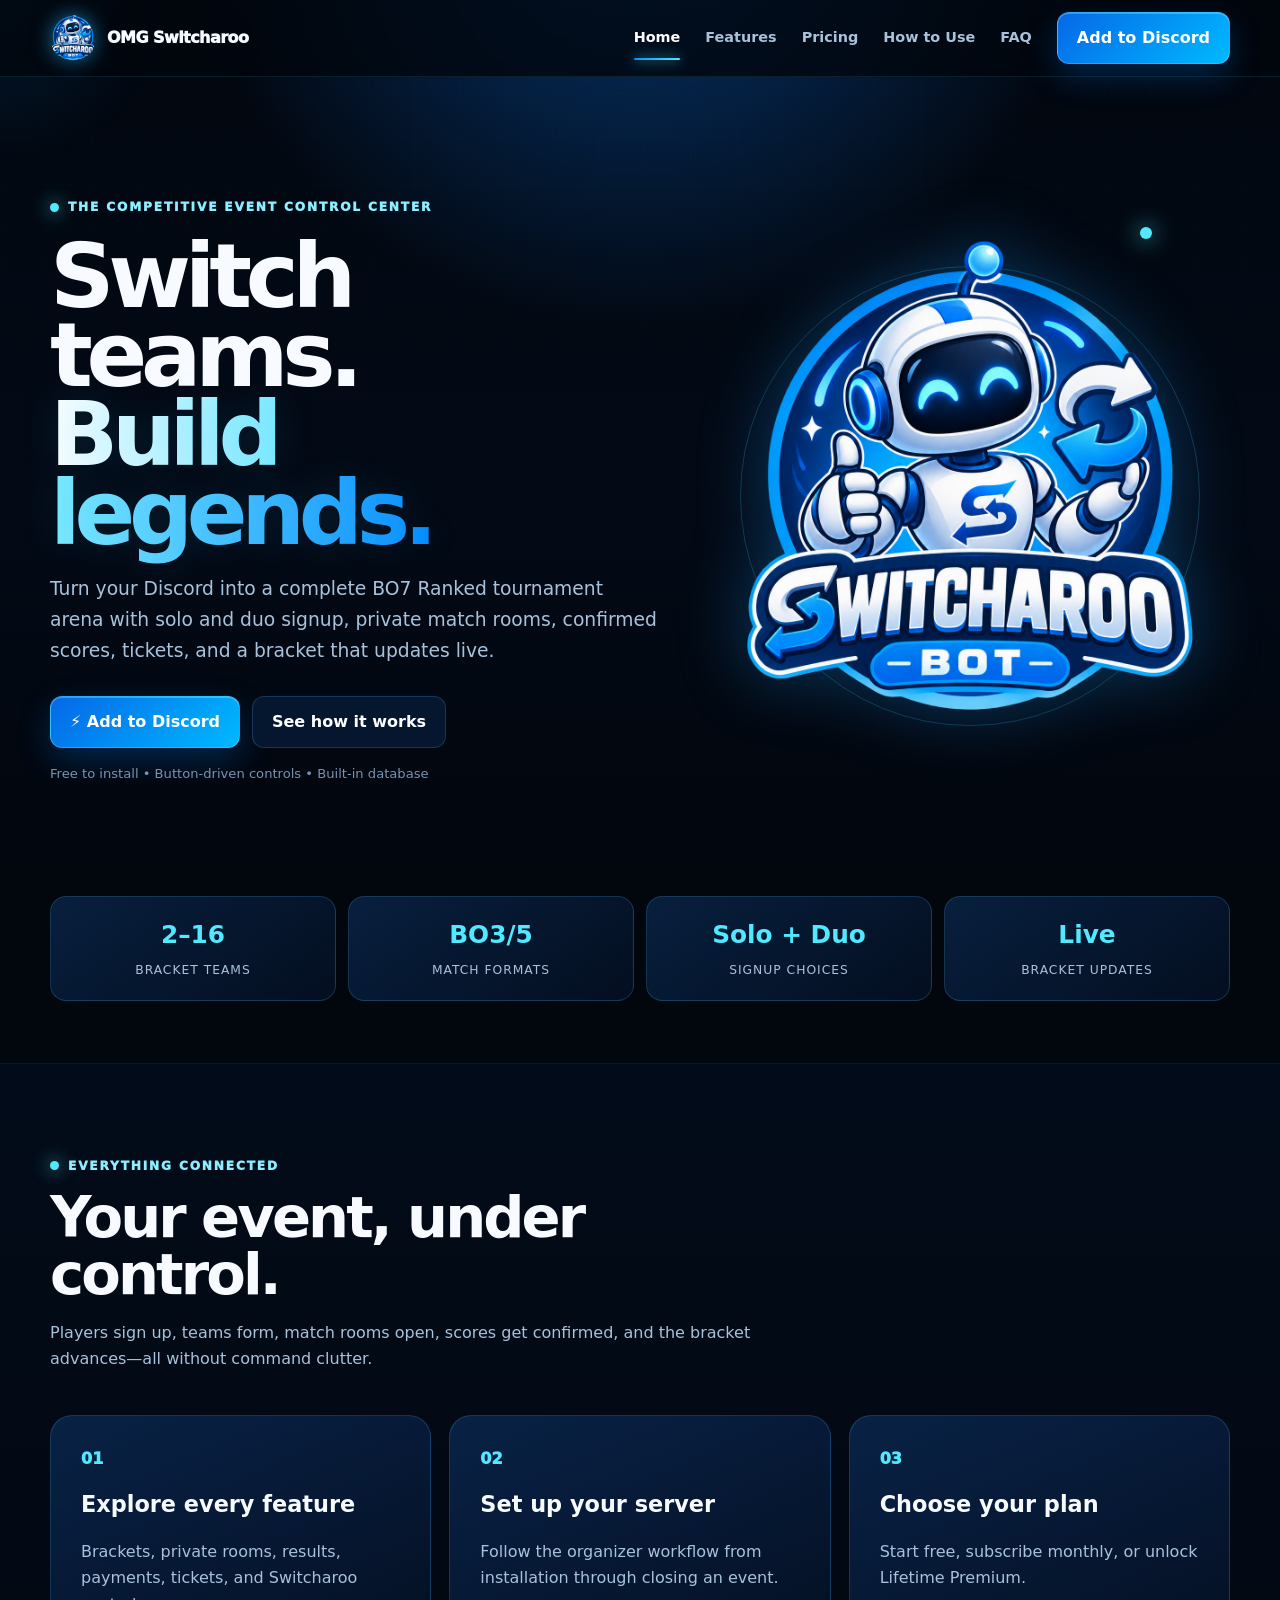
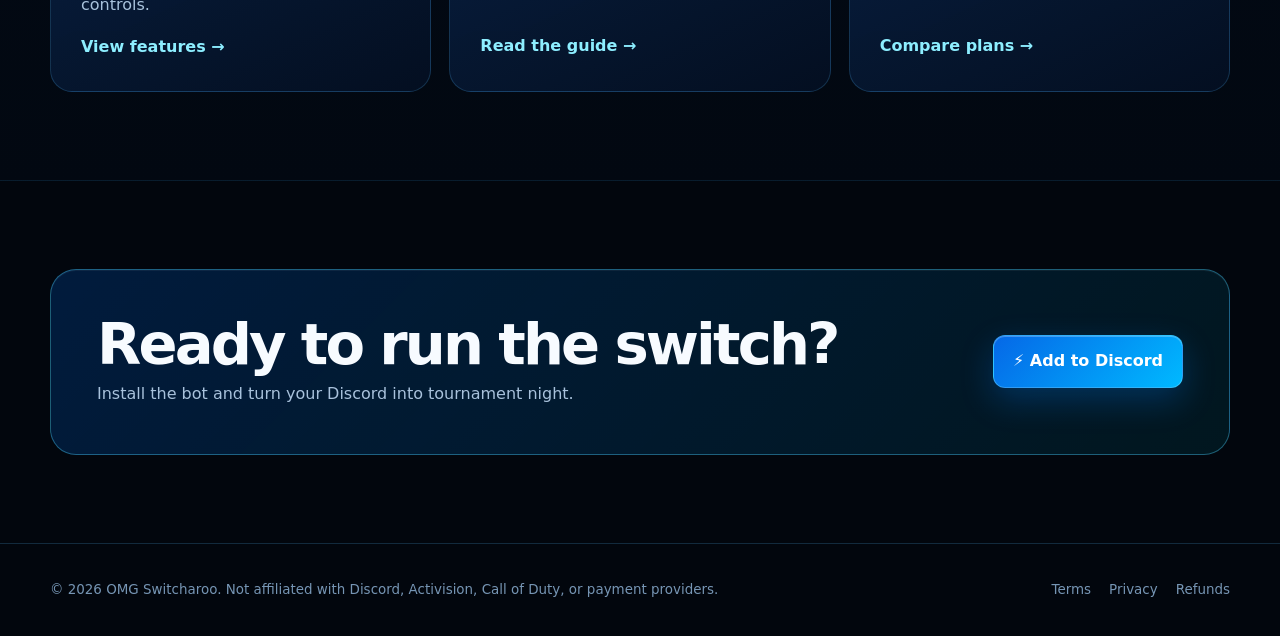
==== commit b6da966b: "updaet" ====
--- a/index.html
+++ b/index.html
@@ -1,13 +1,7 @@
-<!doctype html><html lang="en"><head><meta charset="utf-8"><meta name="viewport" content="width=device-width,initial-scale=1"><meta name="description" content="Run BO7 Ranked Switcharoo tournaments from Discord with signups, team randomization, private match rooms, tickets, and live brackets."><meta name="theme-color" content="#02060d"><title>OMG Switcharoo — Discord Tournament Bot</title><link rel="icon" href="switcharoo-logo.png"><link rel="stylesheet" href="styles.css"></head><body><div class="cursor-glow"></div>
-<header class="site-header"><nav class="nav wrap" aria-label="Main navigation"><a class="brand" href="index.html"><img src="switcharoo-logo.png" alt=""> OMG Switcharoo</a><button class="menu-btn" aria-label="Open navigation" aria-expanded="false">☰</button><div class="nav-links"><a href="#features">Features</a><a href="#arena">Live demo</a><a href="#pricing">Pricing</a><a href="#how">How it works</a><a href="#faq">FAQ</a><a class="btn" data-install href="#">Add to Discord</a></div></nav></header>
-<main><section class="hero wrap"><div><span class="eyebrow">The competitive event control center</span><h1>Switch teams.<br><span class="gradient">Build legends.</span></h1><p class="lead">Turn your Discord into a complete BO7 Ranked tournament arena. From solo and duo signup to private match rooms, confirmed scores, tickets, and a bracket that updates live.</p><div class="actions"><a class="btn" data-install href="#">⚡ Add to Discord</a><a class="btn secondary" href="#arena">Try the Switcharoo</a></div><p class="micro">Free to install • Button-driven controls • Built-in database</p></div><div class="hero-art"><div class="orbit-dot"></div><img class="logo-main" src="switcharoo-logo.png" alt="Switcharoo Bot mascot logo"></div></section>
+<!doctype html><html lang="en"><head><meta charset="utf-8"><meta name="viewport" content="width=device-width,initial-scale=1"><meta name="description" content="Run BO7 Ranked Switcharoo tournaments from Discord with signups, private match rooms, tickets, and live brackets."><meta name="theme-color" content="#02060d"><title>OMG Switcharoo — Discord Tournament Bot</title><link rel="icon" href="switcharoo-logo.png"><link rel="stylesheet" href="styles.css"></head><body><div class="cursor-glow"></div>
+<header class="site-header"><nav class="nav wrap" aria-label="Main navigation"><a class="brand" href="index.html"><img src="switcharoo-logo.png" alt=""> OMG Switcharoo</a><button class="menu-btn" aria-label="Open navigation" aria-expanded="false">☰</button><div class="nav-links"><a class="active" href="index.html">Home</a><a href="features.html">Features</a><a href="pricing.html">Pricing</a><a href="guide.html">How to Use</a><a href="faq.html">FAQ</a><a class="btn" data-install href="#">Add to Discord</a></div></nav></header>
+<main><section class="hero wrap"><div><span class="eyebrow">The competitive event control center</span><h1>Switch teams.<br><span class="gradient">Build legends.</span></h1><p class="lead">Turn your Discord into a complete BO7 Ranked tournament arena with solo and duo signup, private match rooms, confirmed scores, tickets, and a bracket that updates live.</p><div class="actions"><a class="btn" data-install href="#">⚡ Add to Discord</a><a class="btn secondary" href="guide.html">See how it works</a></div><p class="micro">Free to install • Button-driven controls • Built-in database</p></div><div class="hero-art"><div class="orbit-dot"></div><img class="logo-main" src="switcharoo-logo.png" alt="Switcharoo Bot mascot logo"></div></section>
 <div class="stats wrap reveal"><div class="stat"><strong>2–16</strong><span>Bracket teams</span></div><div class="stat"><strong>BO3/5</strong><span>Match formats</span></div><div class="stat"><strong>Solo + Duo</strong><span>Signup choices</span></div><div class="stat"><strong>Live</strong><span>Bracket updates</span></div></div>
-<section class="section alt" id="features"><div class="wrap"><div class="section-head reveal"><span class="eyebrow">One bot. The whole event.</span><h2>Less admin chaos.<br>More competition.</h2><p>Every stage is connected, so your players always know where to go and your staff stays in control.</p></div><div class="grid">
-<div class="feature reveal"><span class="feature-icon">👥</span><h3>Solo & duo signup</h3><p>Live counts, Activision IDs, duo invites by DM, and partners that stay together.</p></div><div class="feature reveal"><span class="feature-icon">🔀</span><h3>Switcharoo controls</h3><p>Lock teams, respin unlocked squads, or nuke the lobby—with admin approval.</p></div><div class="feature reveal"><span class="feature-icon">🏆</span><h3>Visual live brackets</h3><p>Single elimination for 2–16 teams with automatic byes and round gating.</p></div><div class="feature reveal"><span class="feature-icon">🔒</span><h3>Private match rooms</h3><p>Only both competing teams and admins see each match chat and voice channel.</p></div><div class="feature reveal"><span class="feature-icon">✅</span><h3>Verified results</h3><p>Both teams confirm the score before an administrator approves advancement.</p></div><div class="feature reveal"><span class="feature-icon">🎫</span><h3>Support tickets</h3><p>Private disputes, staff access, added members, and complete ticket transcripts.</p></div><div class="feature reveal"><span class="feature-icon">💵</span><h3>Payment tracking</h3><p>Optional payment methods, event fees, and a manual paid-player checklist.</p></div><div class="feature reveal"><span class="feature-icon">🎮</span><h3>Ranked formats</h3><p>BO3 through semifinals, BO5 finals, and randomized mode map pools.</p></div><div class="feature reveal"><span class="feature-icon">⚙️</span><h3>Guided setup</h3><p>Choose your channels or let the bot create a secured event category for you.</p></div></div></div></section>
-<section class="section" id="arena"><div class="wrap arena"><div class="reveal"><span class="eyebrow">Interactive preview</span><h2>Three moves.<br>One decision.</h2><p class="muted">See how admins respond when players request a team action.</p><div class="switch-panel"><div class="switch-tabs"><button class="switch-tab active" data-panel="lock">Lock</button><button class="switch-tab" data-panel="respin">Respin</button><button class="switch-tab" data-panel="nuke">Nuke</button></div><div class="switch-copy active" id="lock"><h3>🔒 Squad secured</h3><p>Lock a squad so nobody can steal teammates or force them into a regular respin.</p><div class="team-chips"><span class="chip">Player One</span><span class="chip">Player Two</span><span class="chip">Player Three</span><span class="chip">Player Four</span></div></div><div class="switch-copy" id="respin"><h3>🔄 Unlocked teams reshuffled</h3><p>Every unlocked squad is randomized again. Locked teams stay untouched.</p><div class="team-chips"><span class="chip">7 teams shuffled</span><span class="chip">1 team protected</span></div></div><div class="switch-copy" id="nuke"><h3>☢️ Full lobby reset</h3><p>The nuclear option reshuffles every squad—even teams that were locked.</p><div class="team-chips"><span class="chip">32 players</span><span class="chip">8 new squads</span></div></div></div></div>
-<div class="bracket-card reveal"><div class="card-top"><span>Reign Event • Live bracket</span><span class="live">● 4 / 7 COMPLETE</span></div><div class="rounds"><div><div class="round-label">Quarterfinals</div><div class="match">Team 2<span class="winner">Team 6 • Winner</span></div><div class="match">Team 4<span class="winner">Team 7 • Winner</span></div><div class="match">Team 5<span class="winner">Team 3 • Winner</span></div><div class="match">Team 1<span class="winner">Team 8 • Winner</span></div></div><div><div class="round-label">Semifinals</div><div class="match">Team 6<span>Team 7 • Ready</span></div><div class="connector"></div><div class="match">Team 5<span>Team 8 • Ready</span></div></div><div><div class="round-label">Grand final</div><div class="connector"></div><div class="match">TBD<span>Best of 5</span></div></div></div></div></div></section>
-<section class="section alt" id="pricing"><div class="wrap"><div class="section-head reveal"><span class="eyebrow">Plans</span><h2>Start free. Go premium when you grow.</h2><p>Purchase securely through Discord. Billing, receipts, subscription management, and entitlement delivery stay inside the platform.</p></div><div class="pricing"><div class="price-card reveal"><h3>Free</h3><div class="price">$0</div><span class="period">per server</span><ul><li>Solo events and live brackets</li><li>Team randomization</li><li>Verified match results</li><li>Lock, Respin, and Nuke</li></ul><a class="btn" data-install href="#">Install free</a></div><div class="price-card reveal"><h3>Organizer</h3><div class="price">$7.99</div><span class="period">per month / server</span><ul><li>Everything in Free</li><li>Solo and duo signups</li><li>Payment and fee tools</li><li>Discord-native subscription</li></ul><a class="btn secondary" href="https://discord.com/application-directory/1536196681505443860/store/1536617802390179840">Get Organizer</a></div><div class="price-card reveal"><h3>League Pro</h3><div class="price">$14.99</div><span class="period">per month / server</span><ul><li>Everything in Organizer</li><li>Automatic channel setup</li><li>Private tickets and transcripts</li><li>Private match-room automation</li></ul><a class="btn secondary" href="https://discord.com/application-directory/1536196681505443860/store/1536619315376427039">Get League Pro</a></div><div class="price-card popular reveal"><span class="badge">Best value</span><h3>Lifetime</h3><div class="price">$79.99</div><span class="period">one time / one server</span><ul><li>All League Pro features</li><li>No recurring charge</li><li>Transfer once every 30 days</li><li>Purchaser-controlled transfer</li></ul><a class="btn" href="https://discord.com/application-directory/1536196681505443860/store/1536619549007413338">Get Lifetime</a></div></div><div class="trial-offer reveal"><div><span class="eyebrow">Try every Pro feature</span><h3>Vote once. Get 15 days of League Pro.</h3><p>Free servers can claim one 15-day League Pro trial after a server administrator votes for OMG Switcharoo on Top.gg. Install the bot, vote, then verify from <strong>/setup → Premium</strong>.</p></div><a class="btn" href="https://top.gg/bot/1536196681505443860/vote">Vote on Top.gg</a></div></div></section>
-<section class="section" id="how"><div class="wrap"><div class="section-head reveal"><span class="eyebrow">How it works</span><h2>Launch in three moves.</h2></div><div class="steps"><div class="step reveal"><div class="step-num">01</div><h3>Install and set up</h3><p class="muted">Add the bot, run guided setup, and choose or automatically create your channels.</p></div><div class="step reveal"><div class="step-num">02</div><h3>Open registration</h3><p class="muted">Set payment options and fees, publish signups, and track the roster live.</p></div><div class="step reveal"><div class="step-num">03</div><h3>Run the bracket</h3><p class="muted">Randomize teams, create private rooms, and approve player-confirmed results.</p></div></div></div></section>
-<section class="section alt" id="faq"><div class="wrap faq reveal"><span class="eyebrow">Setup &amp; help</span><h2>How to use Switcharoo.</h2><p class="faq-intro">From installing the bot to transferring Lifetime Premium, these are the steps organizers need most.</p><h3 class="faq-group">Getting started</h3><details open><summary>How do I set up the bot for the first time?</summary><ol><li>Add OMG Switcharoo to your Discord server.</li><li>Give the bot the requested channel and messaging permissions.</li><li>Run <strong>/setup</strong> as a user with Manage Server.</li><li>Choose your existing signup, bracket, teams, controller, and transcript channels—or let the bot create a secured category automatically.</li><li>Finish setup, then use the private controller panel to create your first event.</li></ol></details><details><summary>How do I run a complete event?</summary><ol><li>Select <strong>Create Event</strong> in the controller and enter the event format, fees, and optional payment methods.</li><li>Publish signups and close registration when the roster is ready.</li><li>Mark paid players when payment is required, then randomize teams.</li><li>Use Lock, Respin, or Nuke during the team-reveal period.</li><li>Create the bracket. The bot opens private match rooms for each matchup.</li><li>Both teams confirm each score; an administrator approves it before the winner advances.</li><li>Select <strong>Close Event</strong> when finished to clean up temporary event resources.</li></ol></details><details><summary>Who can use the controller?</summary><p>The setup and controller tools require Manage Server. Player-facing signup and match controls only appear where needed. The private key-revocation control is restricted to the bot owner's configured Discord account.</p></details><h3 class="faq-group">Events &amp; privacy</h3><details><summary>Can regular members see private match rooms?</summary><p>No. Only members of the two competing teams and authorized administrators can see their temporary match text and voice channels.</p></details><details><summary>Can I use fewer than 16 teams?</summary><p>Yes. Single-elimination brackets support 2–16 complete teams and automatically add byes when the team count is not a power of two.</p></details><details><summary>Does the bot process player payments?</summary><p>No. Organizers choose their accepted payment methods and manually confirm who has paid. The bot tracks payment status but never handles the money.</p></details><details><summary>Does the bot need a separate database?</summary><p>No. SQLite is built in and created automatically. Hosts should keep the database on persistent storage so event records survive restarts and redeployments.</p></details><h3 class="faq-group">Premium, trials &amp; Lifetime</h3><details><summary>How does the free 15-day trial work?</summary><p>A server administrator votes for OMG Switcharoo on Top.gg, then opens <strong>/setup → Premium</strong> and selects <strong>Verify Vote &amp; Start Trial</strong>. Each server can claim the 15-day League Pro trial once.</p></details><details><summary>How does a purchaser transfer Lifetime Premium?</summary><ol><li>Add the bot to the new Discord server.</li><li>The original purchaser must have Manage Server permission there.</li><li>Run <strong>/setup</strong> and open <strong>Premium</strong>.</li><li>Select <strong>Assign My Lifetime License</strong>.</li></ol><p>The license moves to the new server immediately and the previous server returns to Free. Only the original purchaser can transfer it, only one server can use it at a time, and another transfer is allowed after 30 days.</p></details><details><summary>Can a redeemed Lifetime activation key be transferred?</summary><p>Yes. The Discord account that redeemed the Lifetime key becomes its owner and can use <strong>Assign My Lifetime License</strong> under the same one-server and 30-day transfer rules.</p></details><details><summary>What should I do with activation and revoke keys?</summary><p>Send only the activation key to the customer. Keep its matching private revoke key secure. Only the configured bot owner can see and use the Revoke Key control.</p></details></div></section>
-<section class="section" id="support"><div class="wrap"><div class="cta reveal"><div><h2>Ready to run the switch?</h2><p>Install the bot and turn your Discord into tournament night.</p></div><a class="btn" data-install href="#">⚡ Add to Discord</a></div></div></section></main>
+<section class="section alt"><div class="wrap"><div class="section-head reveal"><span class="eyebrow">Everything connected</span><h2>Your event, under control.</h2><p>Players sign up, teams form, match rooms open, scores get confirmed, and the bracket advances—all without command clutter.</p></div><div class="home-paths"><a class="path-card reveal" href="features.html"><span>01</span><h3>Explore every feature</h3><p>Brackets, private rooms, results, payments, tickets, and Switcharoo controls.</p><b>View features →</b></a><a class="path-card reveal" href="guide.html"><span>02</span><h3>Set up your server</h3><p>Follow the organizer workflow from installation through closing an event.</p><b>Read the guide →</b></a><a class="path-card reveal" href="pricing.html"><span>03</span><h3>Choose your plan</h3><p>Start free, subscribe monthly, or unlock Lifetime Premium.</p><b>Compare plans →</b></a></div></div></section>
+<section class="section"><div class="wrap"><div class="cta reveal"><div><h2>Ready to run the switch?</h2><p>Install the bot and turn your Discord into tournament night.</p></div><a class="btn" data-install href="#">⚡ Add to Discord</a></div></div></section></main>
 <footer><div class="wrap footer-row"><div>© <span data-year></span> OMG Switcharoo. Not affiliated with Discord, Activision, Call of Duty, or payment providers.</div><div class="footer-links"><a href="terms.html">Terms</a><a href="privacy.html">Privacy</a><a href="refunds.html">Refunds</a></div></div></footer><script src="script.js"></script></body></html>
--- a/styles.css
+++ b/styles.css
@@ -7,3 +7,6 @@
 .mark{display:grid;place-items:center;width:38px;height:38px;border-radius:50%;background:linear-gradient(135deg,#075ee0,#00c4f4);box-shadow:var(--glow)}
 .trial-offer{margin-top:24px;padding:28px;border:1px solid rgba(82,232,255,.42);border-radius:22px;background:linear-gradient(125deg,rgba(6,104,231,.22),rgba(0,185,255,.08));display:flex;align-items:center;justify-content:space-between;gap:28px;box-shadow:0 20px 60px rgba(0,118,255,.12)}.trial-offer h3{margin:8px 0 4px;font-size:1.55rem}.trial-offer p{margin:0;color:var(--muted);max-width:750px}@media(max-width:720px){.trial-offer{align-items:flex-start;flex-direction:column}}
 .faq-intro{margin:-2px 0 32px;color:var(--muted);font-size:1.05rem}.faq-group{margin:38px 0 4px;padding-bottom:10px;border-bottom:1px solid rgba(82,232,255,.35);color:var(--cyan);font-size:.78rem;letter-spacing:.14em;text-transform:uppercase}.faq details{padding:20px 2px}.faq summary{gap:20px;font-size:1.04rem}.faq details[open]{padding-bottom:24px}.faq details[open] summary{color:#fff}.faq ol{margin:14px 0 0;padding-left:24px;color:var(--muted)}.faq li{padding:3px 0}.faq strong{color:#dff8ff}
+.nav-links>a.active:not(.btn){color:#fff;position:relative}.nav-links>a.active:not(.btn):after{content:"";position:absolute;left:0;right:0;bottom:-10px;height:2px;border-radius:2px;background:linear-gradient(90deg,var(--blue),var(--cyan));box-shadow:0 0 12px var(--cyan)}.page-hero{padding:105px 0 72px;min-height:390px;display:flex;flex-direction:column;justify-content:end}.page-hero h1{max-width:900px;font-size:clamp(3rem,7vw,6rem);margin-bottom:18px}.page-hero .lead{margin:0}.home-paths{display:grid;grid-template-columns:repeat(3,1fr);gap:18px}.path-card{display:block;padding:30px;border:1px solid var(--line);border-radius:var(--radius);background:linear-gradient(155deg,rgba(10,40,80,.82),rgba(4,16,35,.9));text-decoration:none;transition:.25s}.path-card:hover{transform:translateY(-7px);border-color:rgba(83,223,255,.52);box-shadow:0 20px 50px rgba(0,94,191,.15)}.path-card>span{color:var(--cyan);font-weight:950}.path-card h3{font-size:1.4rem;margin:14px 0 7px}.path-card p{color:var(--muted);min-height:78px}.path-card b{color:#8deeff}.guide-list{max-width:940px}.guide-step{display:grid;grid-template-columns:100px 1fr;gap:30px;padding:34px 0;border-bottom:1px solid var(--line)}.guide-step>span{font-size:3.2rem;line-height:1;font-weight:950;color:#17487e}.guide-step h2{font-size:clamp(1.7rem,4vw,2.6rem);margin:0 0 10px}.guide-step p{margin:0;color:var(--muted);font-size:1.04rem}.faq a{color:var(--cyan)}
+@media(max-width:980px){.home-paths{grid-template-columns:1fr}.path-card p{min-height:0}}
+@media(max-width:720px){.nav-links>a.active:not(.btn):after{display:none}.page-hero{padding:72px 0 48px;min-height:310px}.guide-step{grid-template-columns:1fr;gap:12px}.guide-step>span{font-size:2rem}}
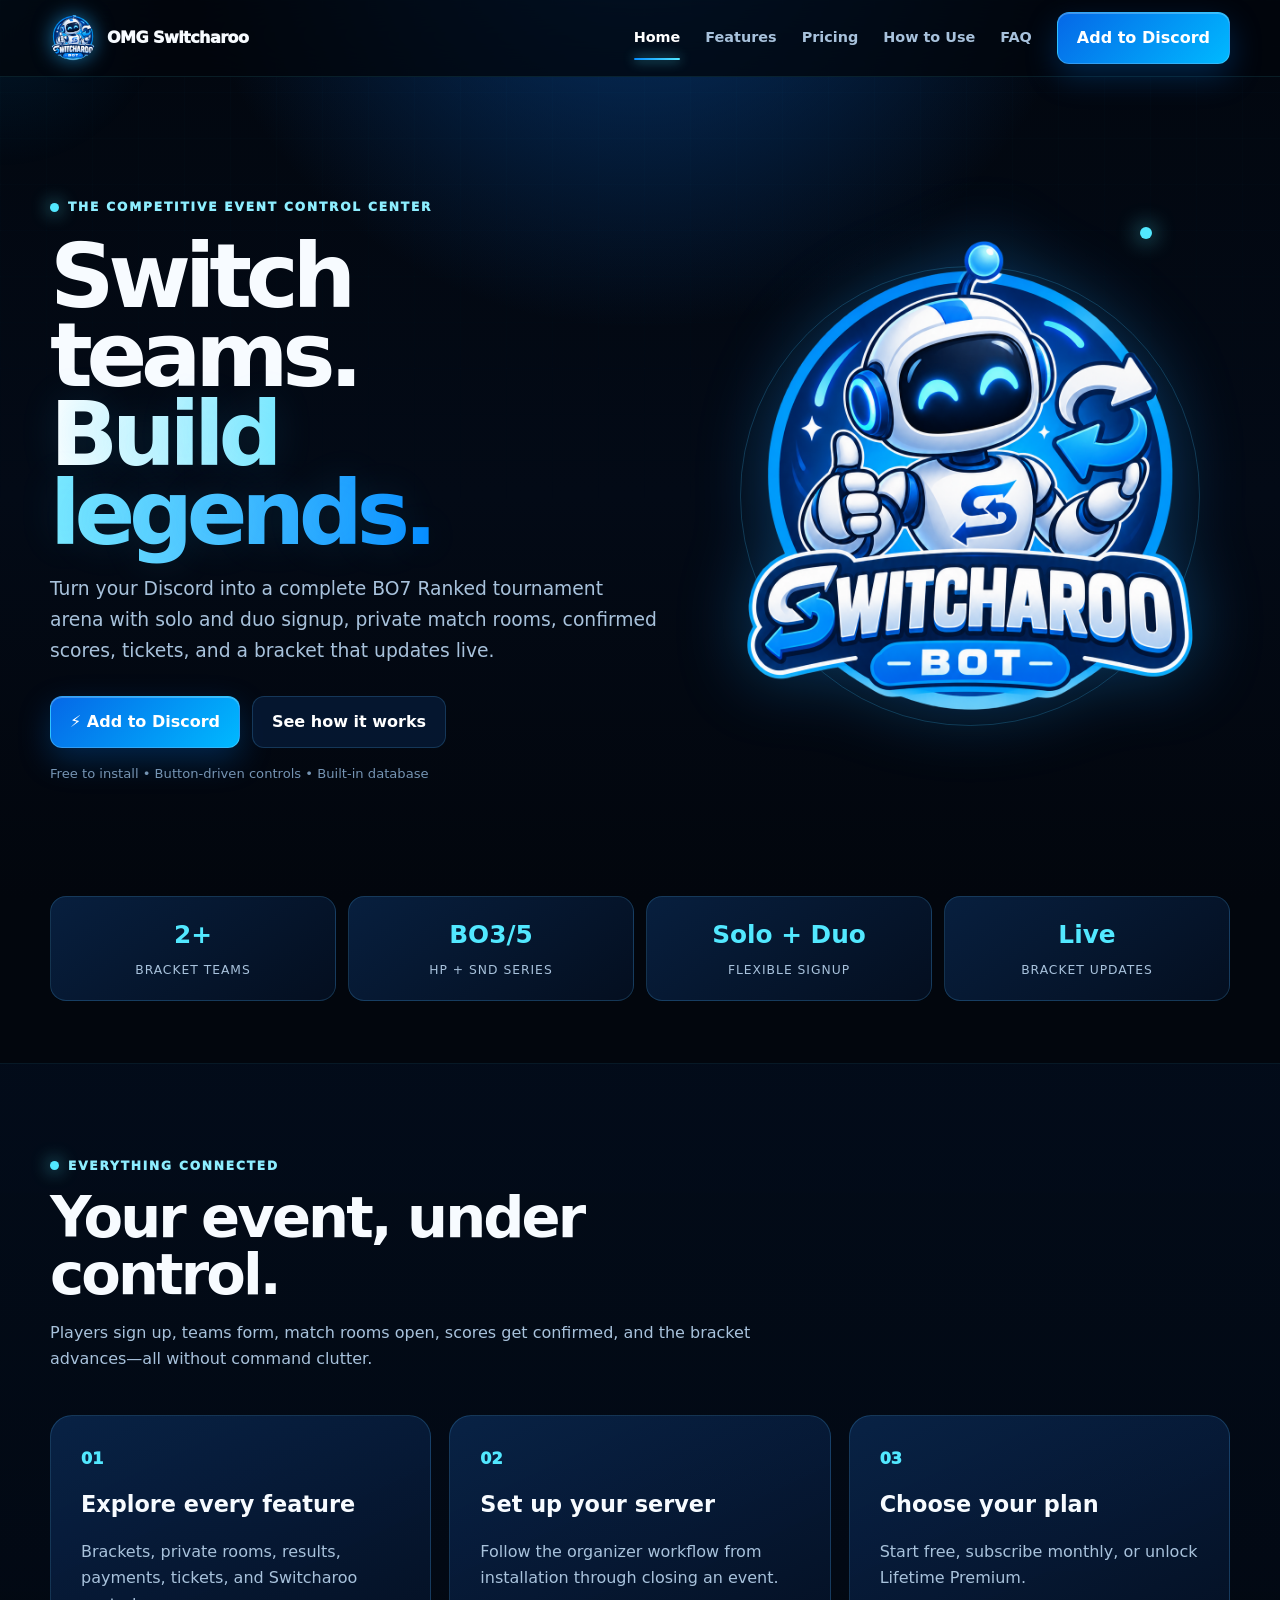
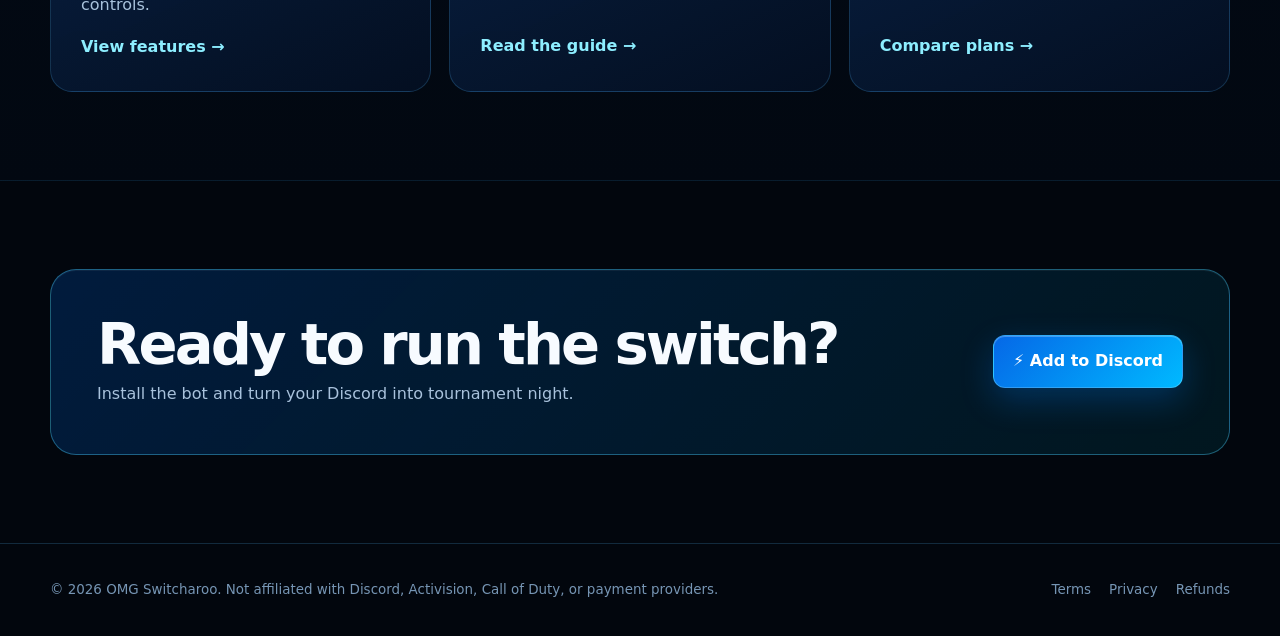
==== commit fb414e7c: "..." ====
--- a/index.html
+++ b/index.html
@@ -1,7 +1,7 @@
-<!doctype html><html lang="en"><head><meta charset="utf-8"><meta name="viewport" content="width=device-width,initial-scale=1"><meta name="description" content="Run BO7 Ranked Switcharoo tournaments from Discord with signups, private match rooms, tickets, and live brackets."><meta name="theme-color" content="#02060d"><title>OMG Switcharoo — Discord Tournament Bot</title><link rel="icon" href="switcharoo-logo.png"><link rel="stylesheet" href="styles.css"></head><body><div class="cursor-glow"></div>
+﻿<!doctype html><html lang="en"><head><meta charset="utf-8"><meta name="viewport" content="width=device-width,initial-scale=1"><meta name="description" content="Run BO7 Ranked Switcharoo tournaments from Discord with signups, private match rooms, tickets, and live brackets."><meta name="theme-color" content="#02060d"><title>OMG Switcharoo — Discord Tournament Bot</title><link rel="icon" href="switcharoo-logo.png"><link rel="stylesheet" href="styles.css?v=20260811-2"></head><body><div class="cursor-glow"></div>
 <header class="site-header"><nav class="nav wrap" aria-label="Main navigation"><a class="brand" href="index.html"><img src="switcharoo-logo.png" alt=""> OMG Switcharoo</a><button class="menu-btn" aria-label="Open navigation" aria-expanded="false">☰</button><div class="nav-links"><a class="active" href="index.html">Home</a><a href="features.html">Features</a><a href="pricing.html">Pricing</a><a href="guide.html">How to Use</a><a href="faq.html">FAQ</a><a class="btn" data-install href="#">Add to Discord</a></div></nav></header>
 <main><section class="hero wrap"><div><span class="eyebrow">The competitive event control center</span><h1>Switch teams.<br><span class="gradient">Build legends.</span></h1><p class="lead">Turn your Discord into a complete BO7 Ranked tournament arena with solo and duo signup, private match rooms, confirmed scores, tickets, and a bracket that updates live.</p><div class="actions"><a class="btn" data-install href="#">⚡ Add to Discord</a><a class="btn secondary" href="guide.html">See how it works</a></div><p class="micro">Free to install • Button-driven controls • Built-in database</p></div><div class="hero-art"><div class="orbit-dot"></div><img class="logo-main" src="switcharoo-logo.png" alt="Switcharoo Bot mascot logo"></div></section>
-<div class="stats wrap reveal"><div class="stat"><strong>2–16</strong><span>Bracket teams</span></div><div class="stat"><strong>BO3/5</strong><span>Match formats</span></div><div class="stat"><strong>Solo + Duo</strong><span>Signup choices</span></div><div class="stat"><strong>Live</strong><span>Bracket updates</span></div></div>
+<div class="stats wrap reveal"><div class="stat"><strong>2+</strong><span>Bracket teams</span></div><div class="stat"><strong>BO3/5</strong><span>HP + SND series</span></div><div class="stat"><strong>Solo + Duo</strong><span>Flexible signup</span></div><div class="stat"><strong>Live</strong><span>Bracket updates</span></div></div>
 <section class="section alt"><div class="wrap"><div class="section-head reveal"><span class="eyebrow">Everything connected</span><h2>Your event, under control.</h2><p>Players sign up, teams form, match rooms open, scores get confirmed, and the bracket advances—all without command clutter.</p></div><div class="home-paths"><a class="path-card reveal" href="features.html"><span>01</span><h3>Explore every feature</h3><p>Brackets, private rooms, results, payments, tickets, and Switcharoo controls.</p><b>View features →</b></a><a class="path-card reveal" href="guide.html"><span>02</span><h3>Set up your server</h3><p>Follow the organizer workflow from installation through closing an event.</p><b>Read the guide →</b></a><a class="path-card reveal" href="pricing.html"><span>03</span><h3>Choose your plan</h3><p>Start free, subscribe monthly, or unlock Lifetime Premium.</p><b>Compare plans →</b></a></div></div></section>
 <section class="section"><div class="wrap"><div class="cta reveal"><div><h2>Ready to run the switch?</h2><p>Install the bot and turn your Discord into tournament night.</p></div><a class="btn" data-install href="#">⚡ Add to Discord</a></div></div></section></main>
 <footer><div class="wrap footer-row"><div>© <span data-year></span> OMG Switcharoo. Not affiliated with Discord, Activision, Call of Duty, or payment providers.</div><div class="footer-links"><a href="terms.html">Terms</a><a href="privacy.html">Privacy</a><a href="refunds.html">Refunds</a></div></div></footer><script src="script.js"></script></body></html>
--- a/styles.css
+++ b/styles.css
@@ -10,3 +10,4 @@
 .nav-links>a.active:not(.btn){color:#fff;position:relative}.nav-links>a.active:not(.btn):after{content:"";position:absolute;left:0;right:0;bottom:-10px;height:2px;border-radius:2px;background:linear-gradient(90deg,var(--blue),var(--cyan));box-shadow:0 0 12px var(--cyan)}.page-hero{padding:105px 0 72px;min-height:390px;display:flex;flex-direction:column;justify-content:end}.page-hero h1{max-width:900px;font-size:clamp(3rem,7vw,6rem);margin-bottom:18px}.page-hero .lead{margin:0}.home-paths{display:grid;grid-template-columns:repeat(3,1fr);gap:18px}.path-card{display:block;padding:30px;border:1px solid var(--line);border-radius:var(--radius);background:linear-gradient(155deg,rgba(10,40,80,.82),rgba(4,16,35,.9));text-decoration:none;transition:.25s}.path-card:hover{transform:translateY(-7px);border-color:rgba(83,223,255,.52);box-shadow:0 20px 50px rgba(0,94,191,.15)}.path-card>span{color:var(--cyan);font-weight:950}.path-card h3{font-size:1.4rem;margin:14px 0 7px}.path-card p{color:var(--muted);min-height:78px}.path-card b{color:#8deeff}.guide-list{max-width:940px}.guide-step{display:grid;grid-template-columns:100px 1fr;gap:30px;padding:34px 0;border-bottom:1px solid var(--line)}.guide-step>span{font-size:3.2rem;line-height:1;font-weight:950;color:#17487e}.guide-step h2{font-size:clamp(1.7rem,4vw,2.6rem);margin:0 0 10px}.guide-step p{margin:0;color:var(--muted);font-size:1.04rem}.faq a{color:var(--cyan)}
 @media(max-width:980px){.home-paths{grid-template-columns:1fr}.path-card p{min-height:0}}
 @media(max-width:720px){.nav-links>a.active:not(.btn):after{display:none}.page-hero{padding:72px 0 48px;min-height:310px}.guide-step{grid-template-columns:1fr;gap:12px}.guide-step>span{font-size:2rem}}
+.btn.disabled{pointer-events:none;cursor:not-allowed;opacity:.62;filter:saturate(.45)}.trial-offer.coming-soon{border-style:dashed}
